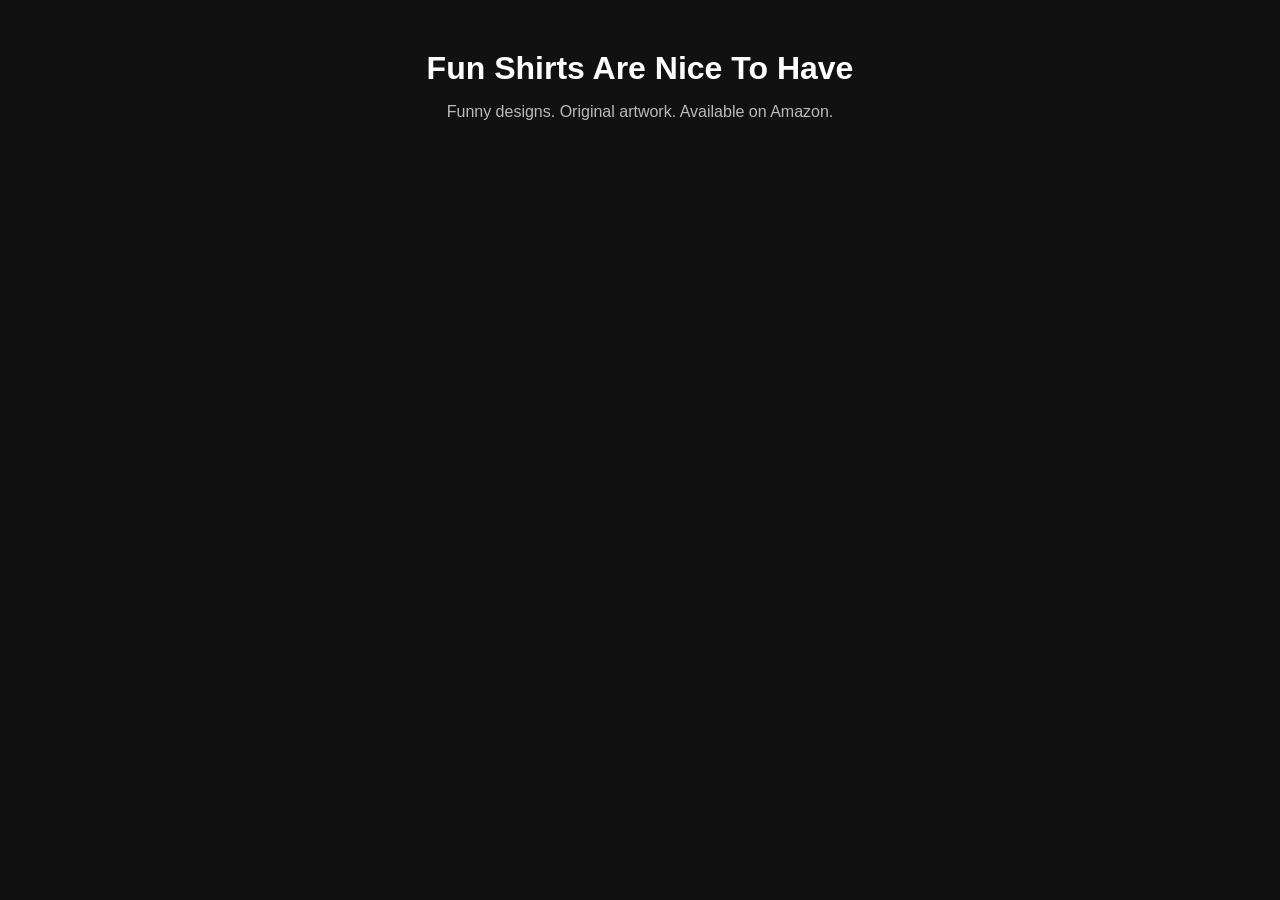
==== index.html @ dd80a409 "index.html" ====
<!DOCTYPE html>
<html lang="de">
<head>
  <meta charset="UTF-8">
  <meta name="viewport" content="width=device-width, initial-scale=1.0">
  <title>Fun Shirts Are Nice To Have</title>
  <link rel="stylesheet" href="style.css">
</head>
<body>

<header>
  <h1>Fun Shirts Are Nice To Have</h1>
  <p>Funny designs. Original artwork. Available on Amazon.</p>
</header>

<main id="designGrid">
</main>
<script src="scripts.js"></script>
</body>
</html>
---- style.css ----
body {
  margin: 0;
  font-family: Arial, sans-serif;
  background: #111;
  color: white;
}

header {
  text-align: center;
  padding: 50px 20px 30px;
}

header h1 {
  margin: 0;
  font-size: 2rem;
}

header p {
  color: #bbb;
}

.grid {
  display: grid;
  grid-template-columns: repeat(auto-fit, minmax(220px, 1fr));
  gap: 20px;
  padding: 20px;
  max-width: 1000px;
  margin: auto;
}

.card {
  background: #1d1d1d;
  border-radius: 18px;
  padding: 18px;
  text-align: center;
  border: 1px solid #333;
}

.card img {
  width: 100%;
  max-height: 280px;
  object-fit: contain;
  background: #2a2a2a;
  border-radius: 14px;
  padding: 10px;
}

.card h2 {
  margin: 15px 0 8px;
}

.card p {
  color: #bbb;
}

.button {
  display: inline-block;
  margin-top: 10px;
  padding: 12px 20px;
  border-radius: 999px;
  background: white;
  color: #111;
  text-decoration: none;
  font-weight: bold;
}

.collection-section {
  width: 100%;
  max-width: 1100px;
  margin: 40px auto;
  padding: 0 20px;
}

.collection-heading {
  font-size: 1.6rem;
  margin: 20px 0;
  padding-bottom: 10px;
  border-bottom: 1px solid #333;
}

.collection-grid {
  display: grid;
  grid-template-columns: repeat(auto-fit, minmax(220px, 1fr));
  gap: 20px;
}
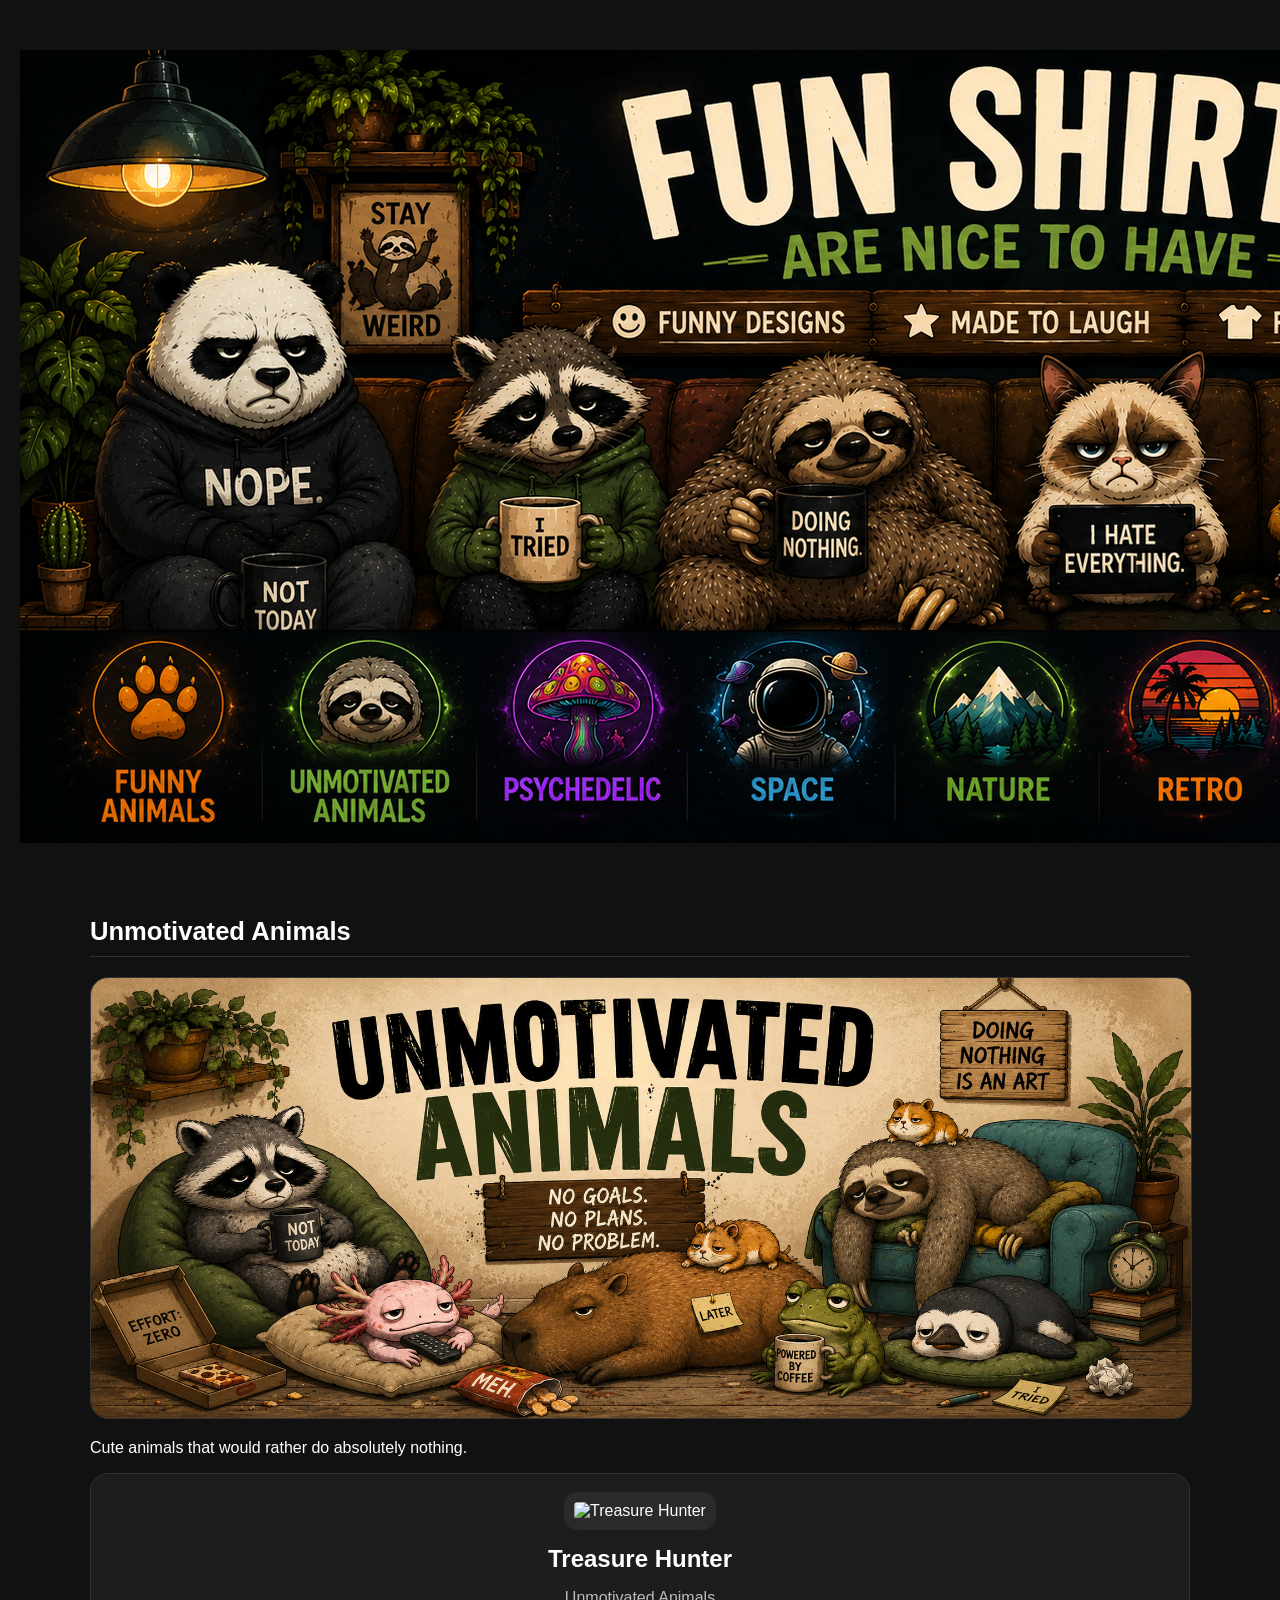
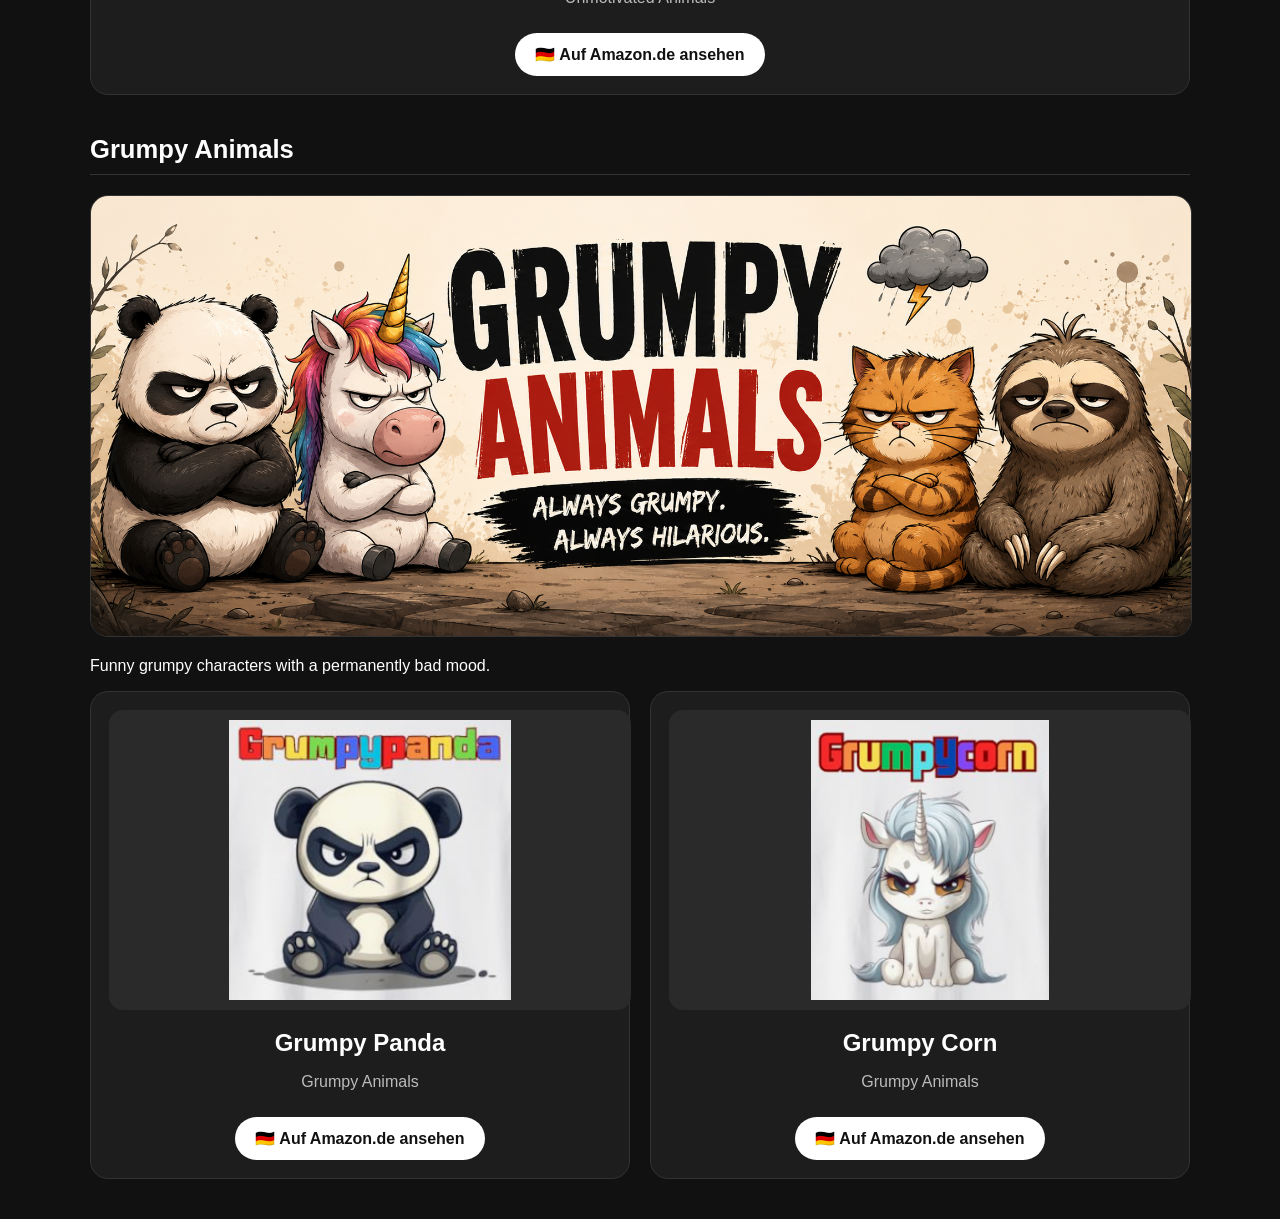
==== commit 21a549b0: "index.html" ====
--- a/index.html
+++ b/index.html
@@ -8,9 +8,11 @@
 </head>
 <body>
 
-<header>
-  <h1>Fun Shirts Are Nice To Have</h1>
-  <p>Funny designs. Original artwork. Available on Amazon.</p>
+<header class="site-header">
+  <img
+    src="images/header-banner.png"
+    alt="Fun Shirts Are Nice To Have"
+    class="header-banner">
 </header>
 
 <main id="designGrid">
--- a/style.css
+++ b/style.css
@@ -83,3 +83,12 @@
   grid-template-columns: repeat(auto-fit, minmax(220px, 1fr));
   gap: 20px;
 }
+.collection-banner {
+    width: 100%;
+    height: auto;
+    object-fit: contain;
+    display: block;
+    border-radius: 18px;
+    margin: 15px 0 20px;
+    border: 1px solid #333;
+}
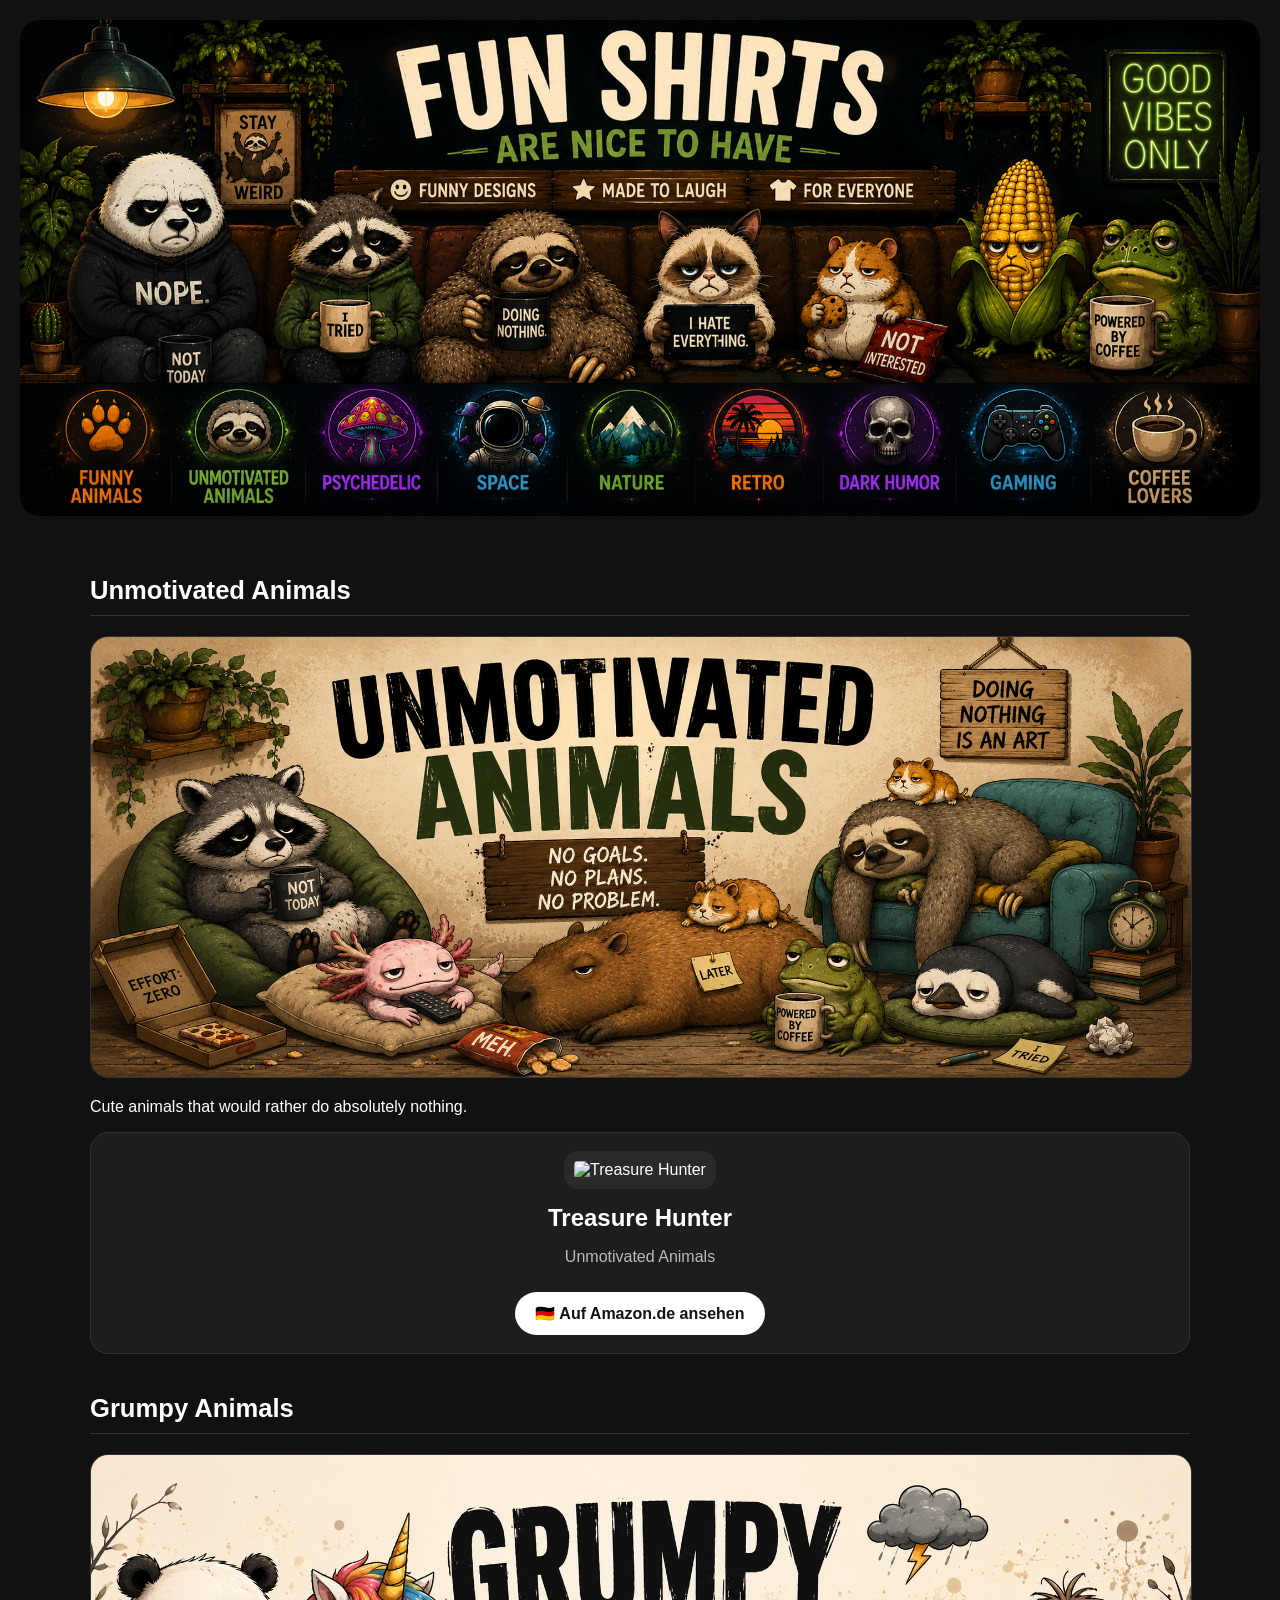
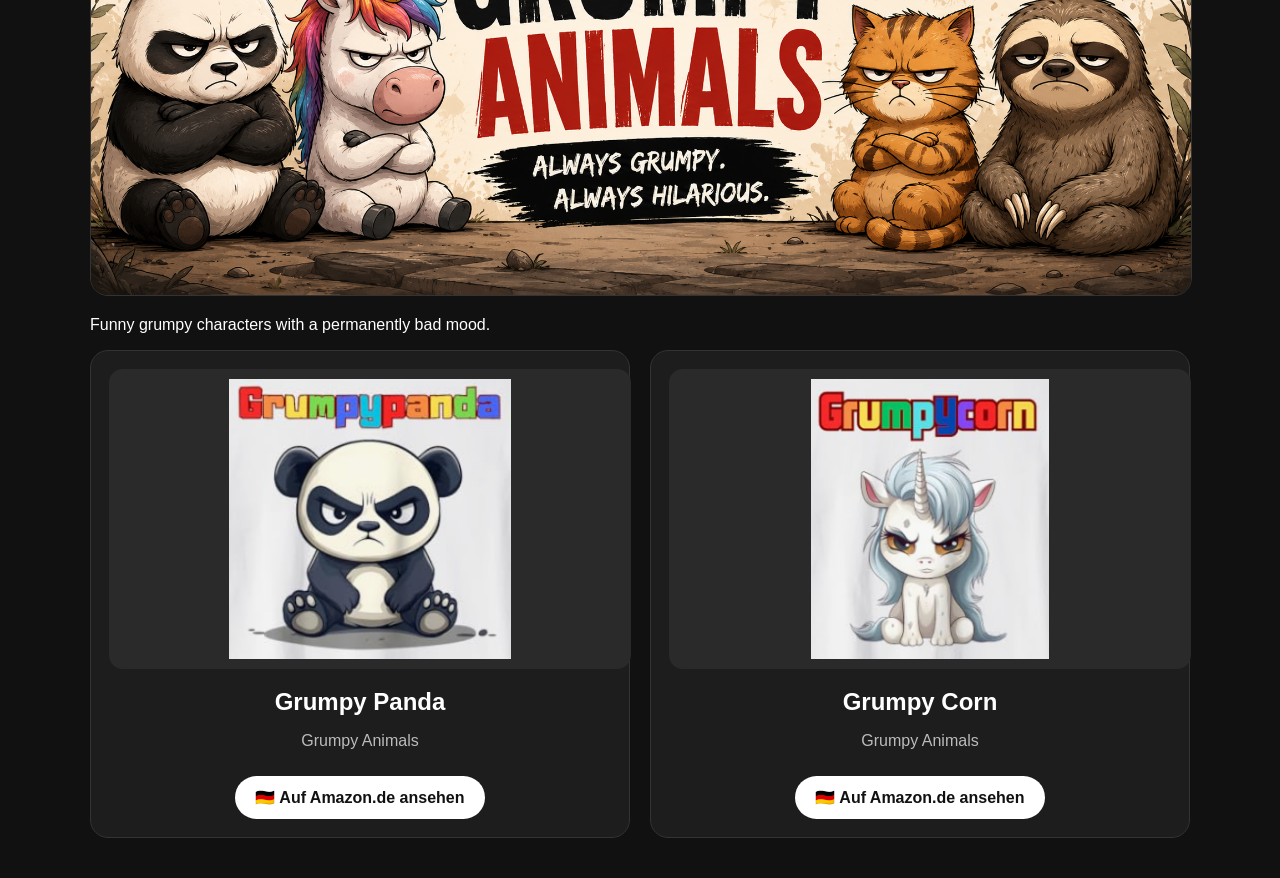
==== commit 40e9f961: "index.html" ====
--- a/index.html
+++ b/index.html
@@ -15,6 +15,8 @@
     class="header-banner">
 </header>
 
+<nav id="collectionNav"></nav>
+  
 <main id="designGrid">
 </main>
 <script src="scripts.js"></script>
--- a/style.css
+++ b/style.css
@@ -92,3 +92,15 @@
     margin: 15px 0 20px;
     border: 1px solid #333;
 }
+.site-header {
+    max-width: 1400px;
+    margin: 0 auto;
+    padding: 20px;
+}
+
+.header-banner {
+    width: 100%;
+    height: auto;
+    display: block;
+    border-radius: 20px;
+}
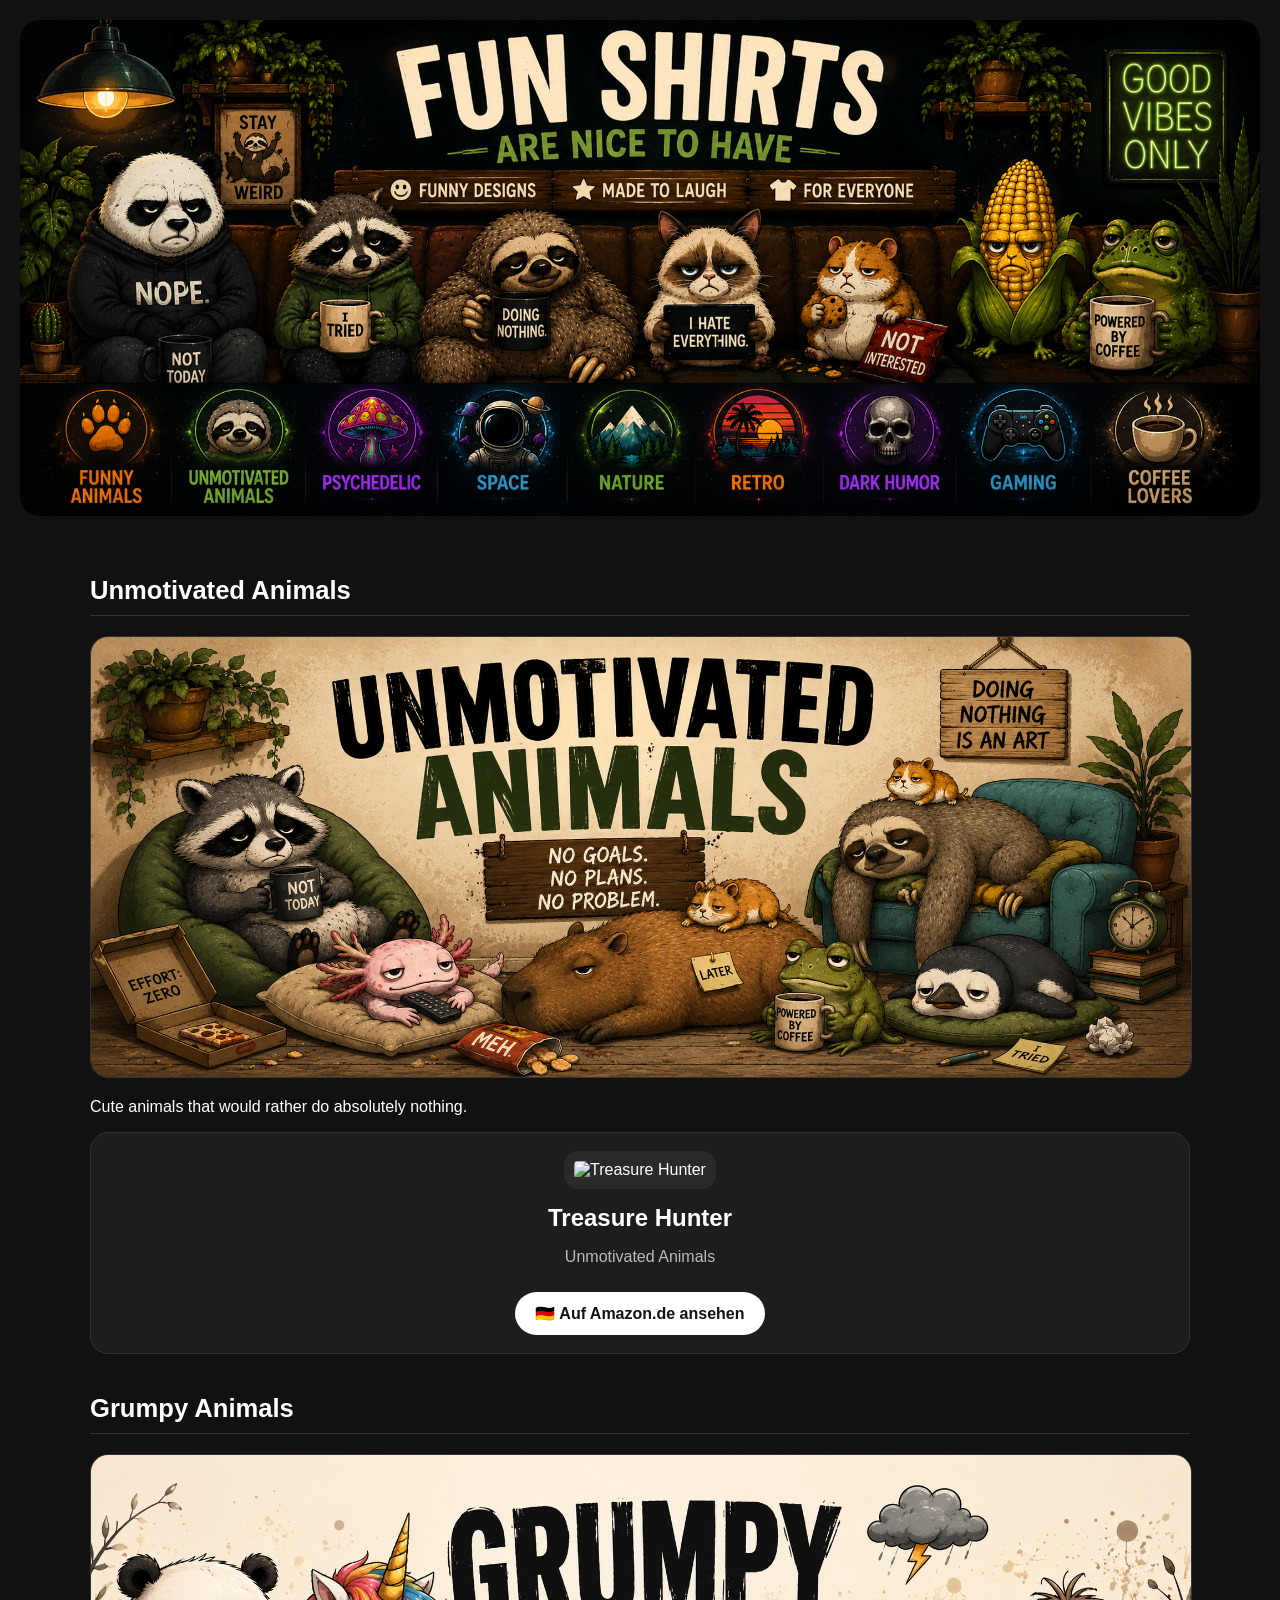
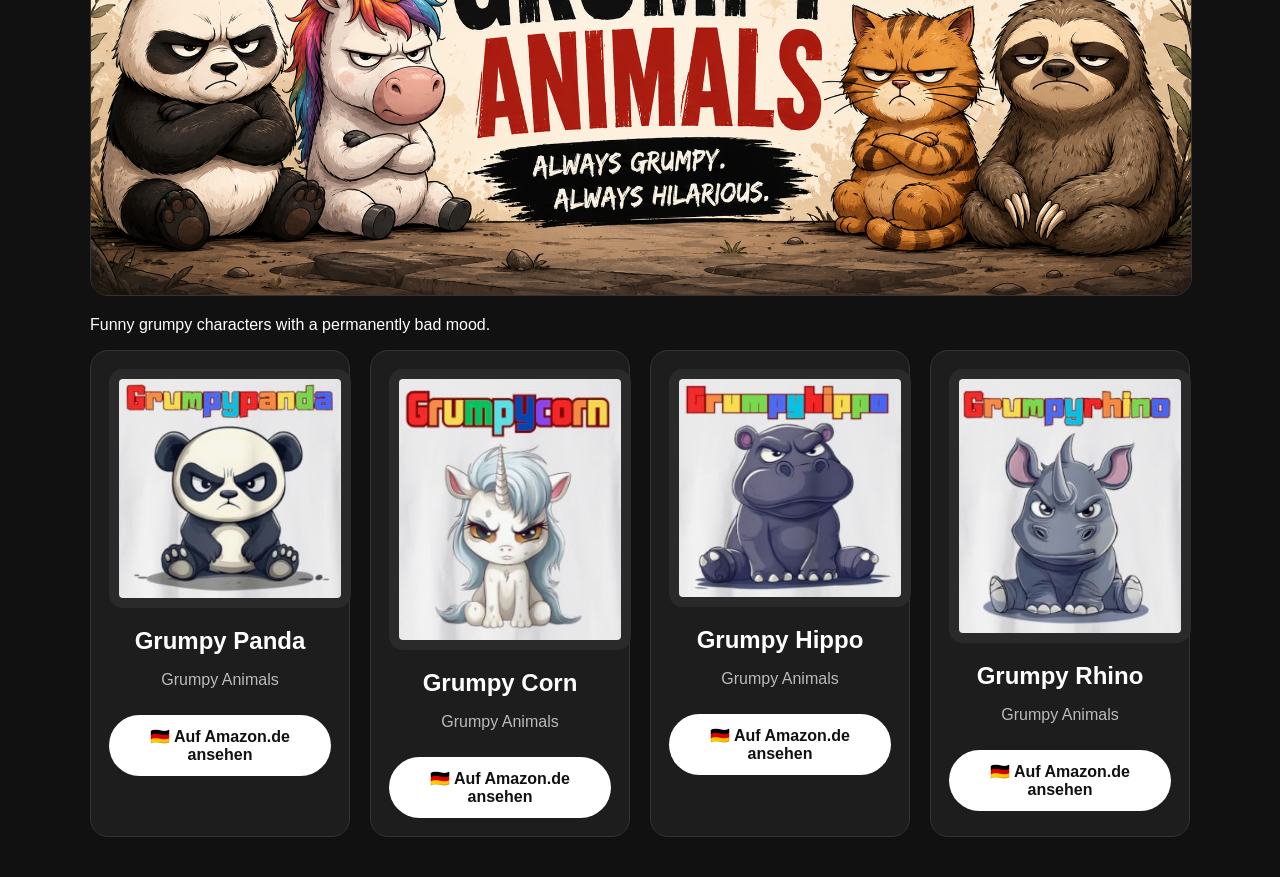
==== commit cb9e659b: "Update index.html" ====
--- a/index.html
+++ b/index.html
@@ -14,7 +14,7 @@
     alt="Fun Shirts Are Nice To Have"
     class="header-banner">
 </header>
-
+<nav id="collectionNav" class="collection-nav"></nav>
 <nav id="collectionNav"></nav>
   
 <main id="designGrid">
--- a/style.css
+++ b/style.css
@@ -34,6 +34,11 @@
   padding: 18px;
   text-align: center;
   border: 1px solid #333;
+  transition: transform 0.25s ease, box-shadow 0.25s ease;
+}
+.card:hover {
+  transform: translateY(-6px);
+  box-shadow: 0 10px 30px rgba(0,0,0,0.35);
 }
 
 .card img {
@@ -104,3 +109,45 @@
     display: block;
     border-radius: 20px;
 }
+@media (max-width: 600px) {
+  .site-header {
+    padding: 10px;
+  }
+
+  .header-banner {
+    border-radius: 12px;
+  }
+
+  .collection-section {
+    margin: 28px auto;
+    padding: 0 12px;
+  }
+
+  .collection-heading {
+    font-size: 1.3rem;
+  }
+
+  .collection-grid {
+    grid-template-columns: repeat(2, 1fr);
+    gap: 12px;
+  }
+
+  .card {
+    padding: 12px;
+    border-radius: 14px;
+  }
+
+  .card img {
+    max-height: 180px;
+    padding: 8px;
+  }
+
+  .card h2 {
+    font-size: 1rem;
+  }
+
+  .button {
+    padding: 10px 12px;
+    font-size: 0.85rem;
+  }
+}
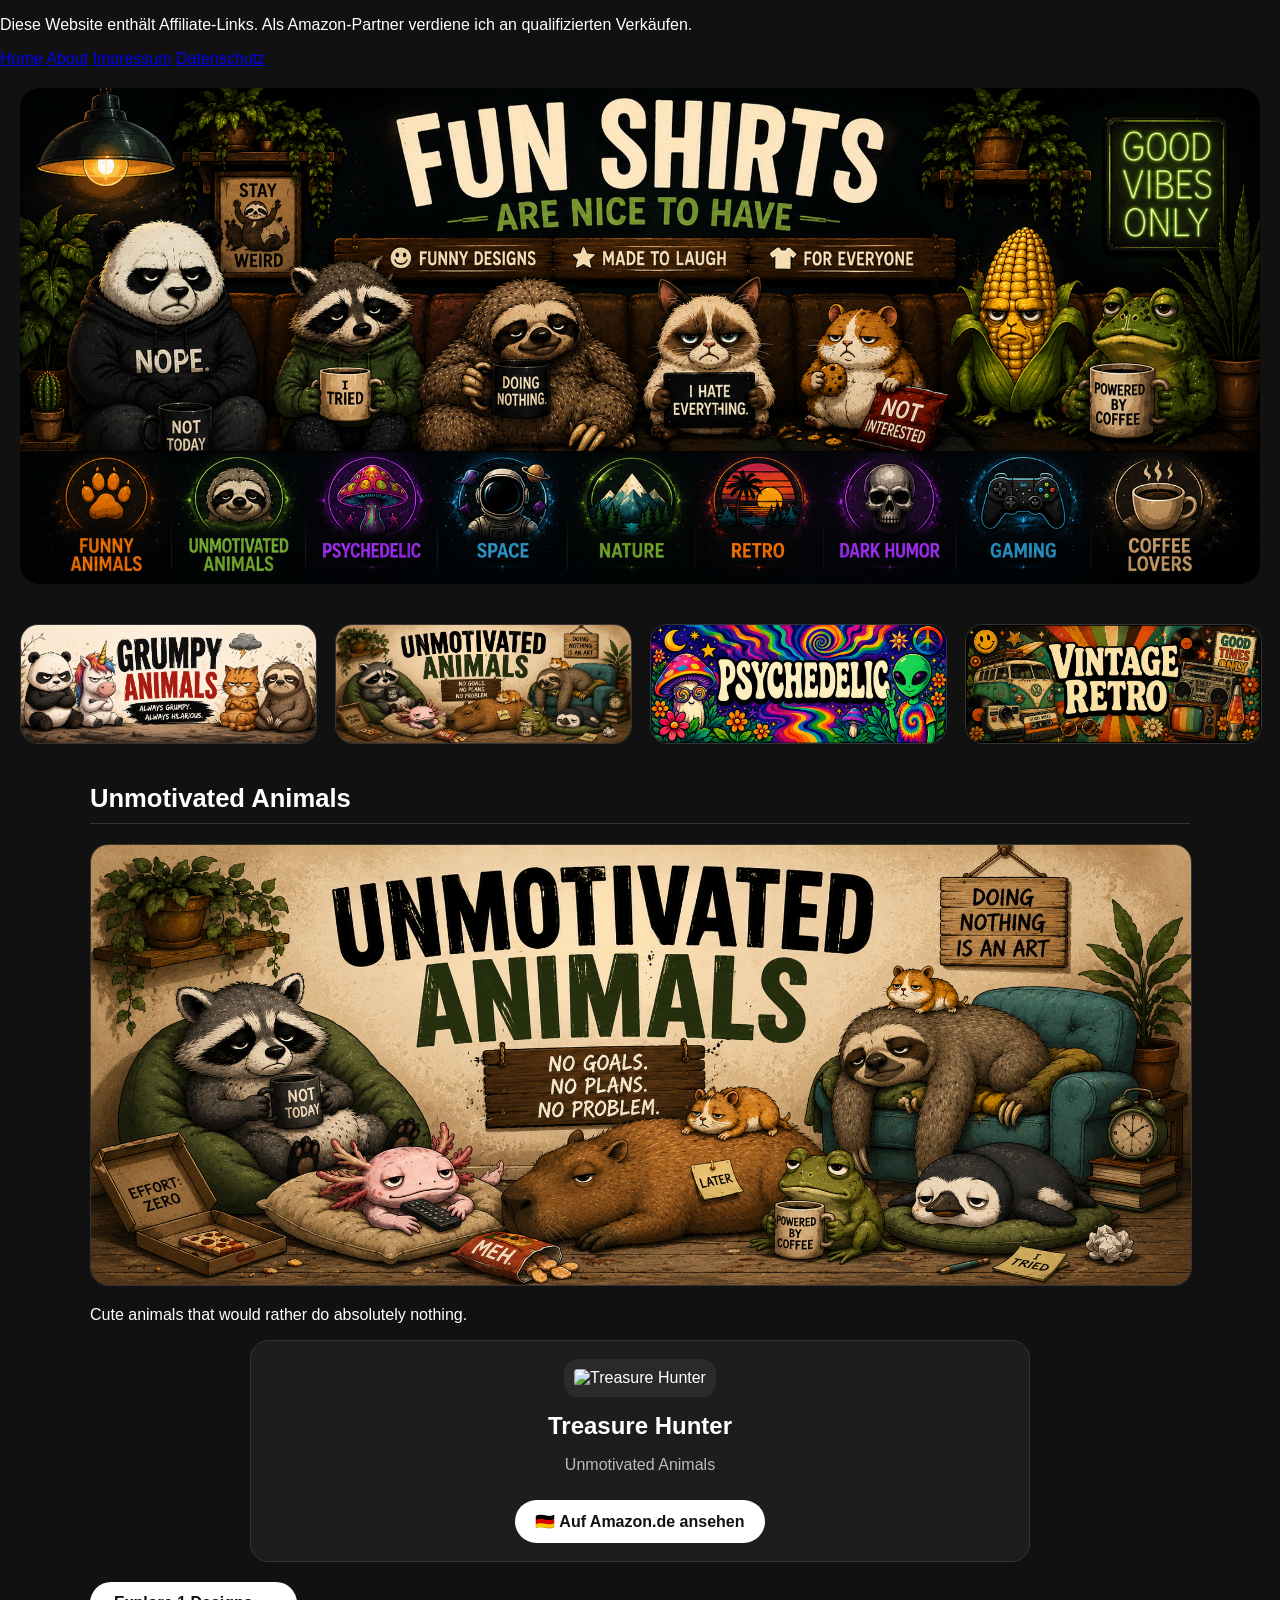
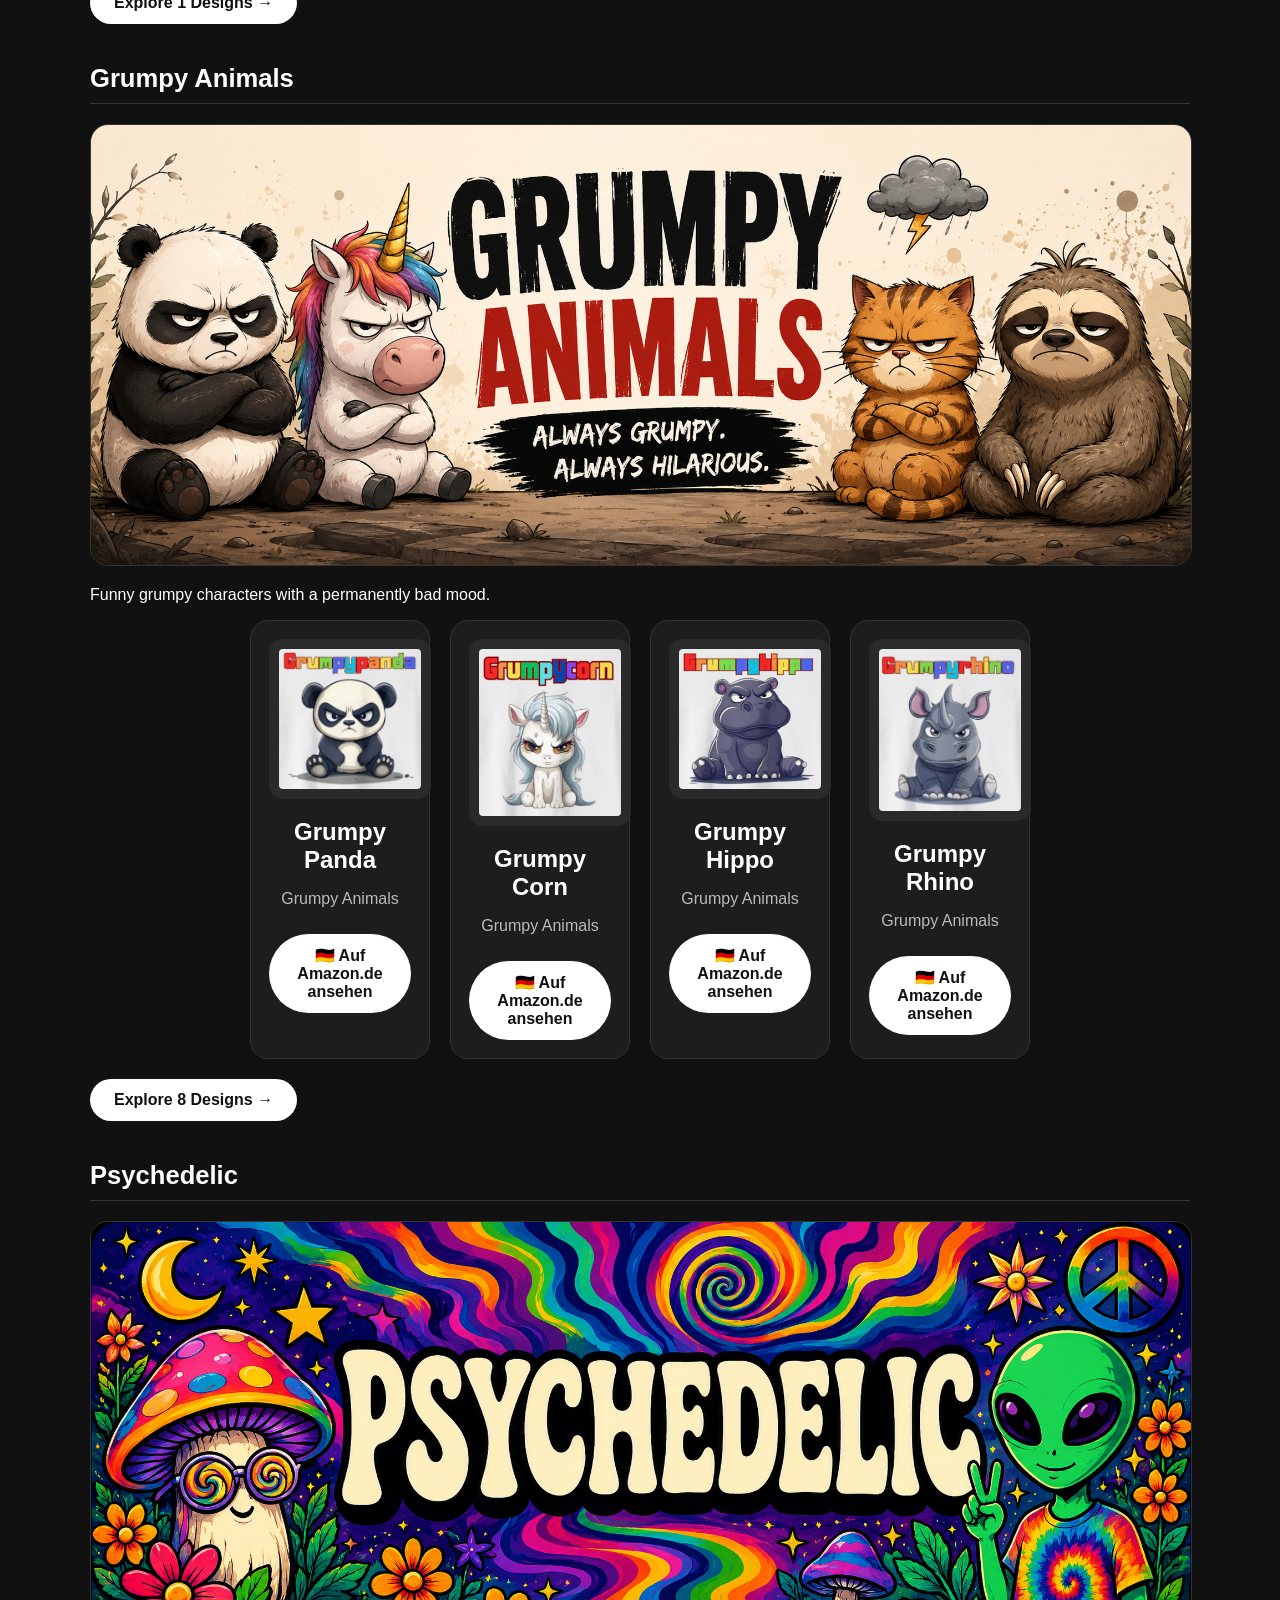
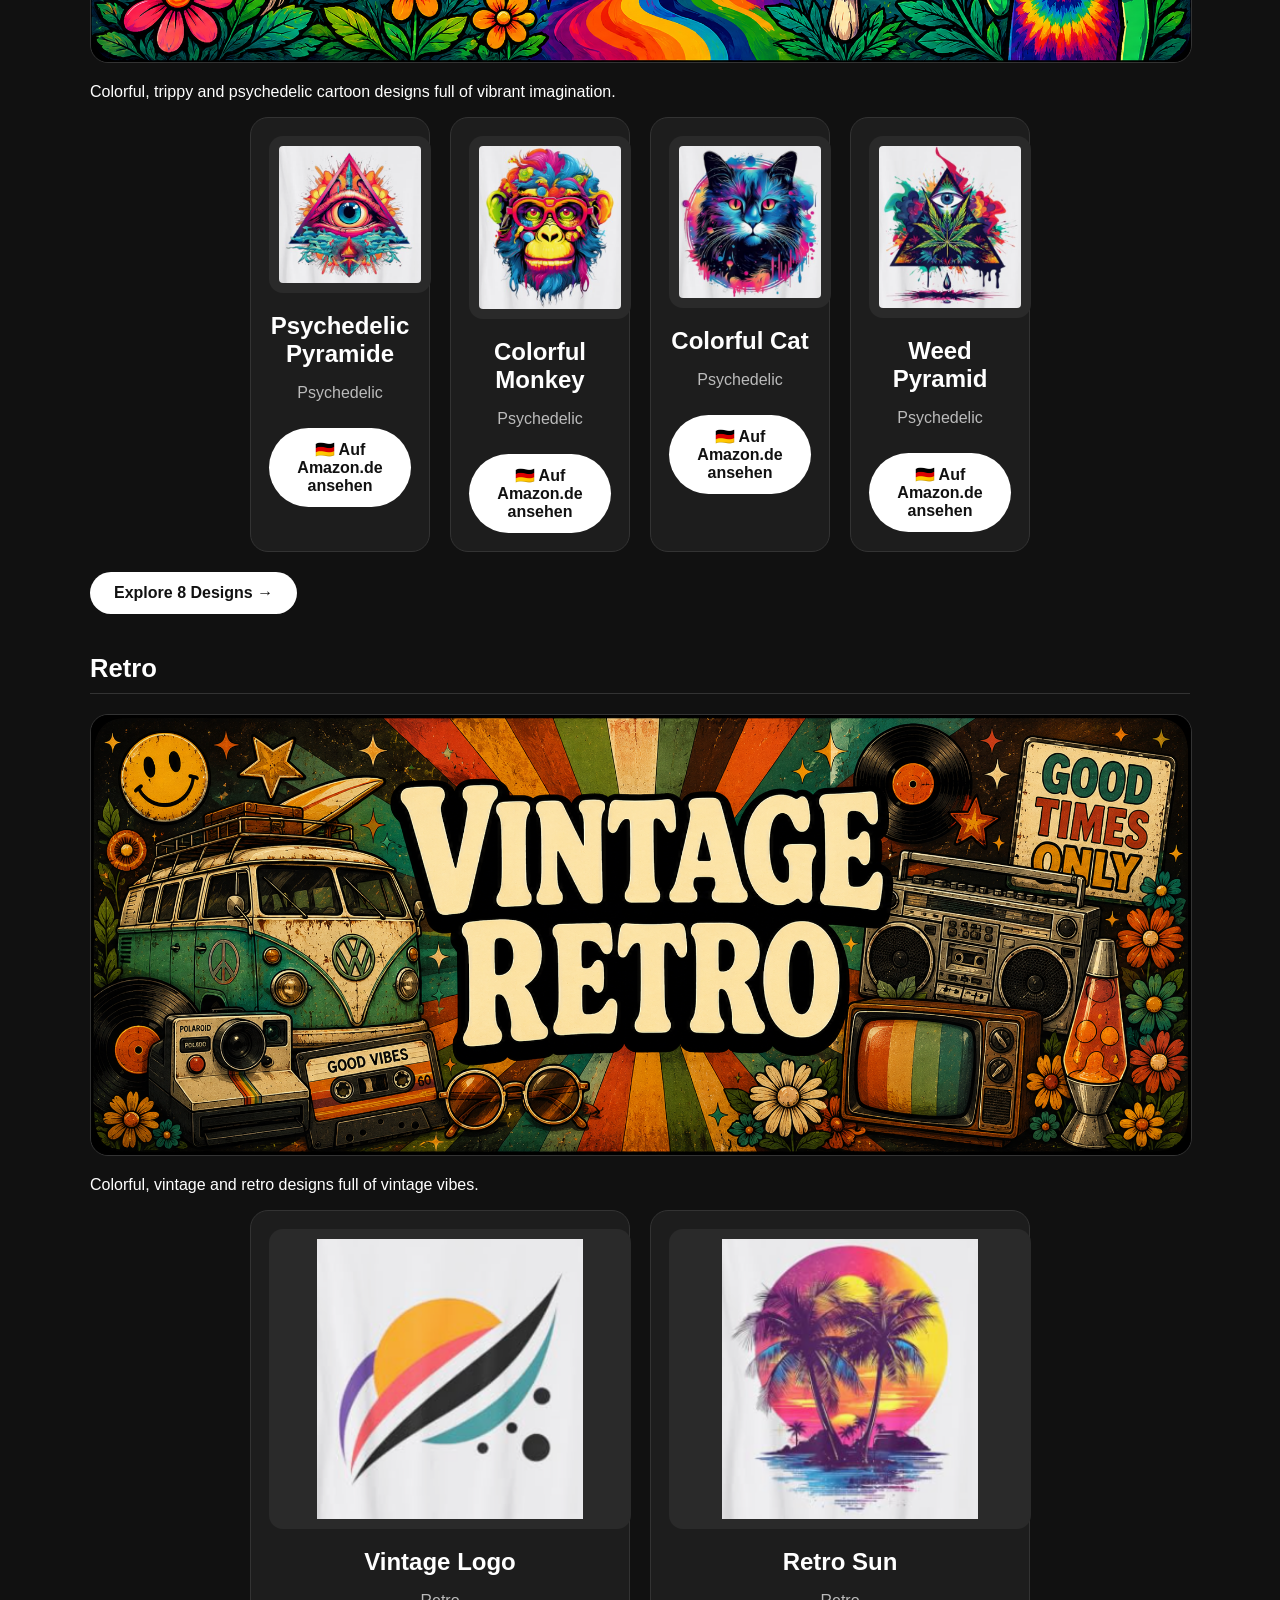
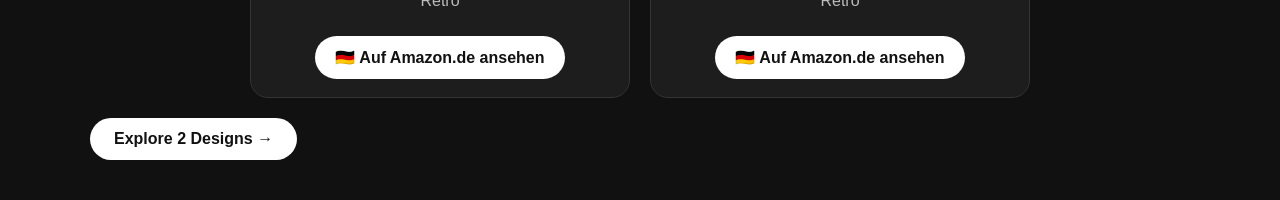
==== commit f77bf943: "Update index.html" ====
--- a/index.html
+++ b/index.html
@@ -6,6 +6,20 @@
   <title>Fun Shirts Are Nice To Have</title>
   <link rel="stylesheet" href="style.css">
 </head>
+
+  <footer class="site-footer">
+  <p>
+    Diese Website enthält Affiliate-Links. Als Amazon-Partner verdiene ich an qualifizierten Verkäufen.
+  </p>
+
+  <nav>
+    <a href="index.html">Home</a>
+    <a href="about.html">About</a>
+    <a href="impressum.html">Impressum</a>
+    <a href="datenschutz.html">Datenschutz</a>
+  </nav>
+</footer>
+  
 <body>
 
 <header class="site-header">
--- a/style.css
+++ b/style.css
@@ -36,6 +36,7 @@
   border: 1px solid #333;
   transition: transform 0.25s ease, box-shadow 0.25s ease;
 }
+
 .card:hover {
   transform: translateY(-6px);
   box-shadow: 0 10px 30px rgba(0,0,0,0.35);
@@ -85,36 +86,103 @@
 
 .collection-grid {
   display: grid;
+  gap: 20px;
+  grid-template-columns: repeat(auto-fit, minmax(180px, 1fr));
+  max-width: calc(4 * 180px + 3 * 20px);
+  margin: 0 auto;
+}
+
+.collection-banner {
+  width: 100%;
+  height: auto;
+  object-fit: contain;
+  display: block;
+  border-radius: 18px;
+  margin: 15px 0 20px;
+  border: 1px solid #333;
+}
+
+.site-header {
+  max-width: 1400px;
+  margin: 0 auto;
+  padding: 20px;
+}
+
+.header-banner {
+  width: 100%;
+  height: auto;
+  display: block;
+  border-radius: 20px;
+}
+
+.collection-nav {
+  max-width: 1400px;
+  margin: 20px auto 40px;
+  padding: 0 20px;
+  display: grid;
   grid-template-columns: repeat(auto-fit, minmax(220px, 1fr));
   gap: 20px;
 }
-.collection-banner {
-    width: 100%;
-    height: auto;
-    object-fit: contain;
-    display: block;
-    border-radius: 18px;
-    margin: 15px 0 20px;
-    border: 1px solid #333;
-}
-.site-header {
-    max-width: 1400px;
-    margin: 0 auto;
-    padding: 20px;
-}
-
-.header-banner {
-    width: 100%;
-    height: auto;
-    display: block;
-    border-radius: 20px;
-}
+
+.collection-nav a {
+  text-decoration: none;
+}
+
+.collection-nav-banner {
+  width: 100%;
+  height: auto;
+  display: block;
+  border-radius: 18px;
+  border: 1px solid #333;
+  transition: transform .25s ease, box-shadow .25s ease;
+}
+
+.collection-nav-banner:hover {
+  transform: translateY(-4px) scale(1.02);
+  box-shadow: 0 10px 25px rgba(0,0,0,.35);
+}
+
+.explore-button,
+.site-header a {
+  display: inline-block;
+  margin-top: 20px;
+  padding: 12px 24px;
+  background: #ffffff;
+  color: #111;
+  text-decoration: none;
+  font-weight: bold;
+  border-radius: 999px;
+  transition: all .25s ease;
+}
+
+.explore-button:hover,
+.site-header a:hover {
+  background: #f0f0f0;
+  transform: translateY(-2px);
+}
+
 @media (max-width: 600px) {
   .site-header {
     padding: 10px;
   }
 
+  .site-header a {
+    margin-top: 0;
+  }
+
   .header-banner {
+    border-radius: 12px;
+  }
+
+  .collection-nav {
+    grid-template-columns: repeat(3, 1fr);
+    gap: 10px;
+    padding: 0 10px;
+    margin: 12px auto 28px;
+  }
+
+  .collection-nav-banner {
+    width: 100%;
     border-radius: 12px;
   }
 
@@ -128,7 +196,6 @@
   }
 
   .collection-grid {
-    grid-template-columns: repeat(2, 1fr);
     gap: 12px;
   }
 
@@ -151,3 +218,9 @@
     font-size: 0.85rem;
   }
 }
+
+@media (max-width: 420px) {
+  .collection-nav {
+    grid-template-columns: repeat(2, 1fr);
+  }
+}
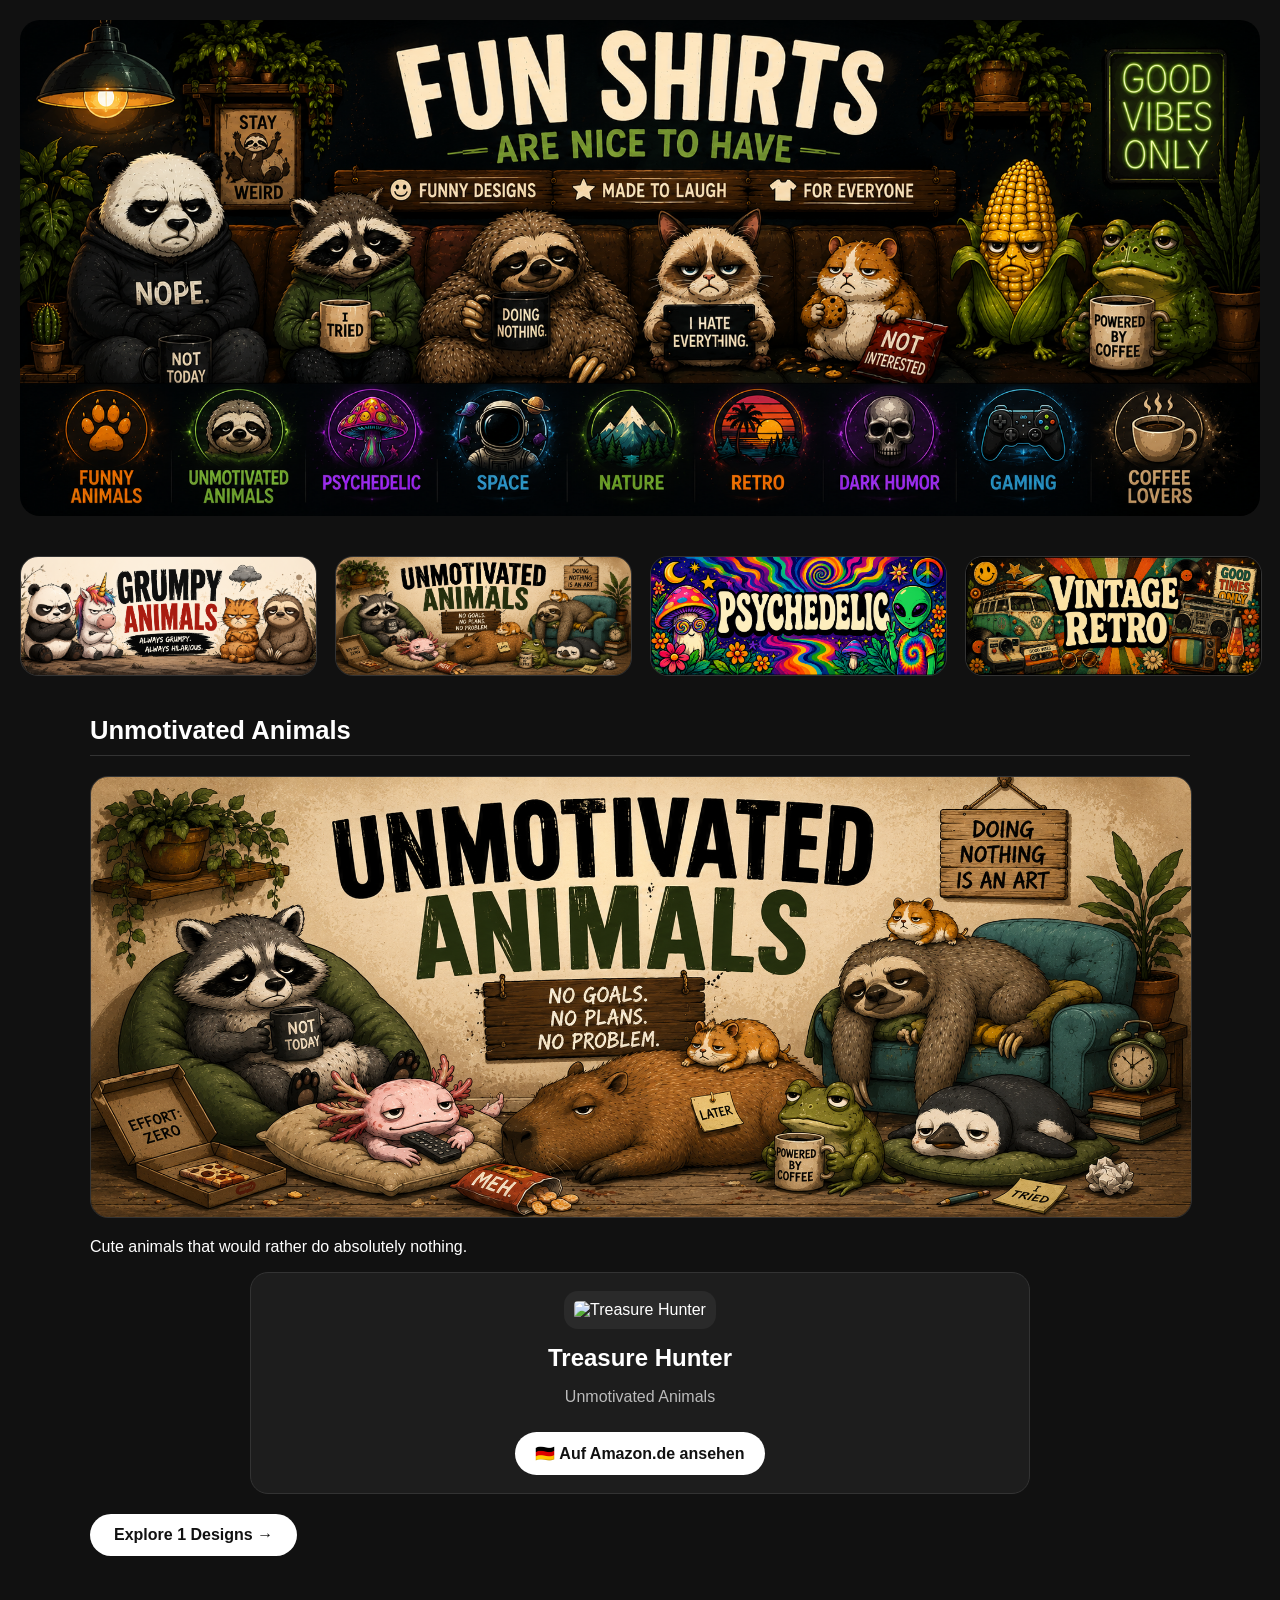
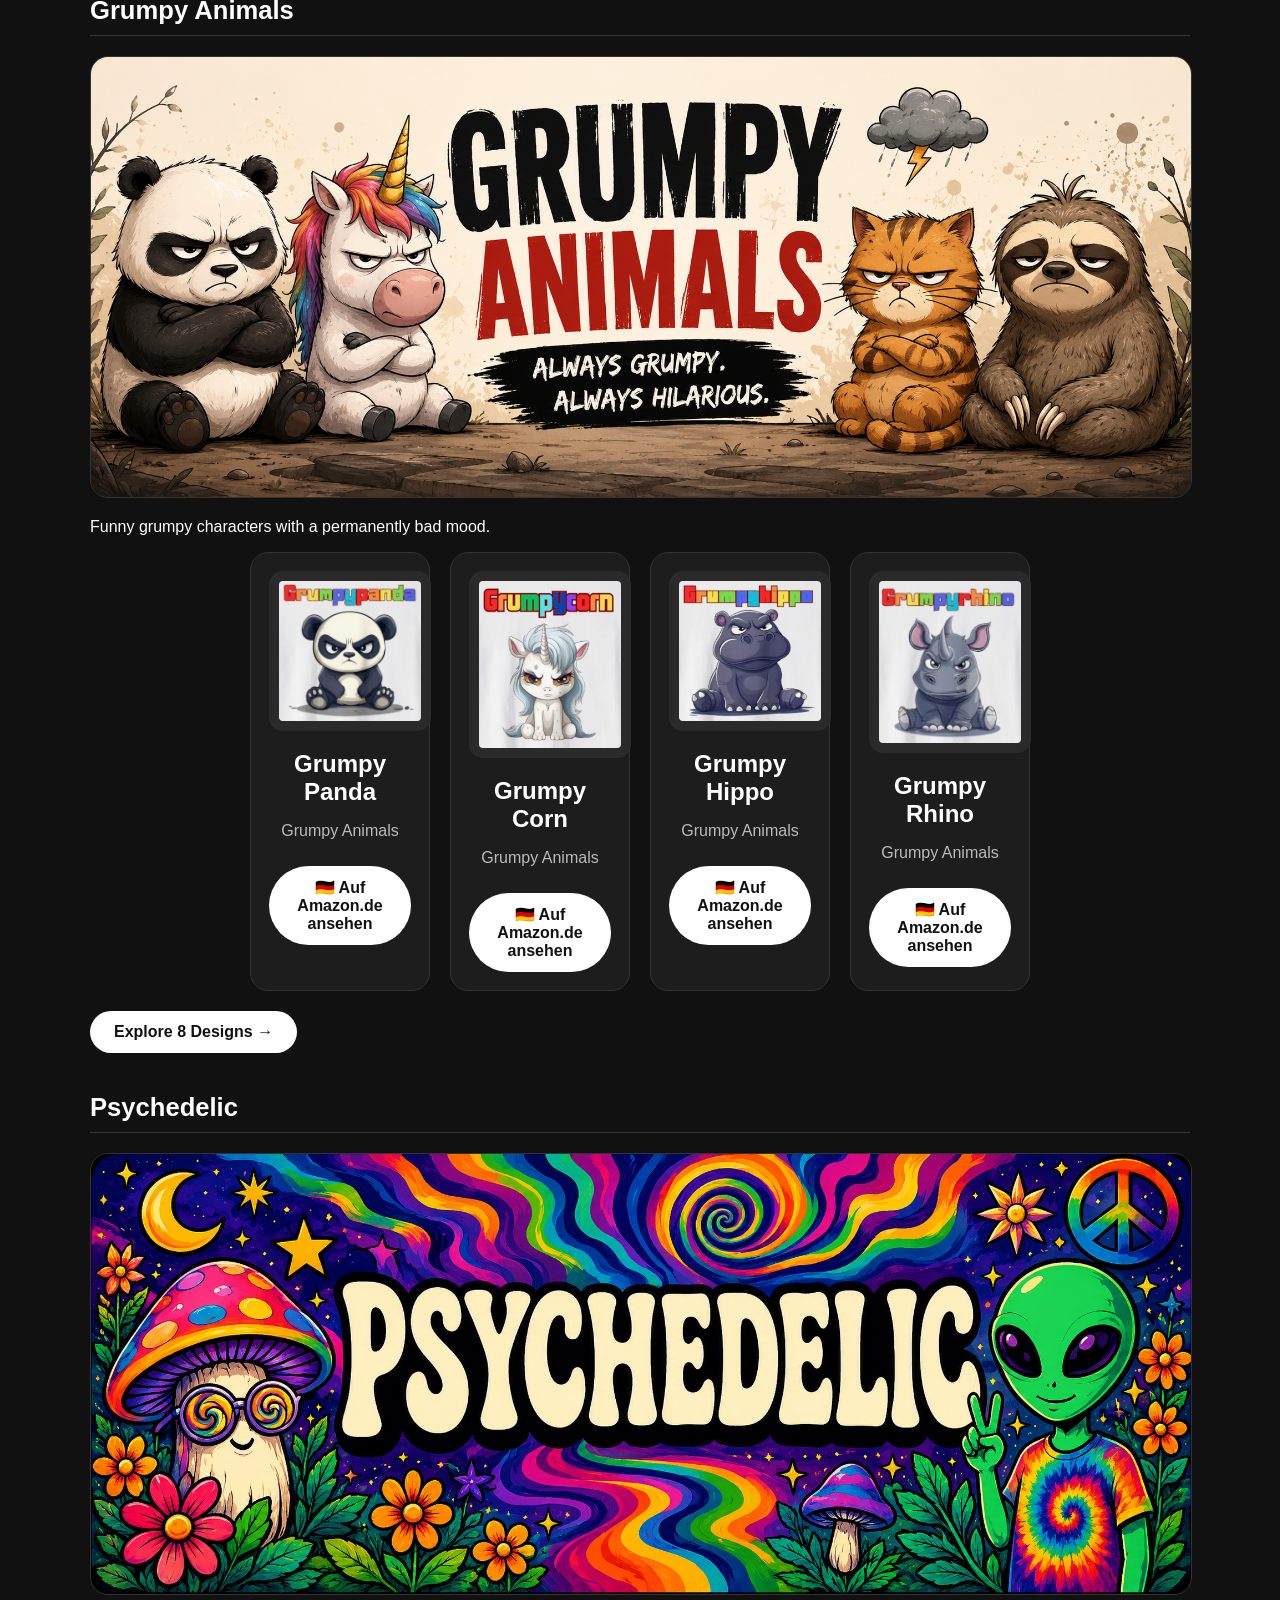
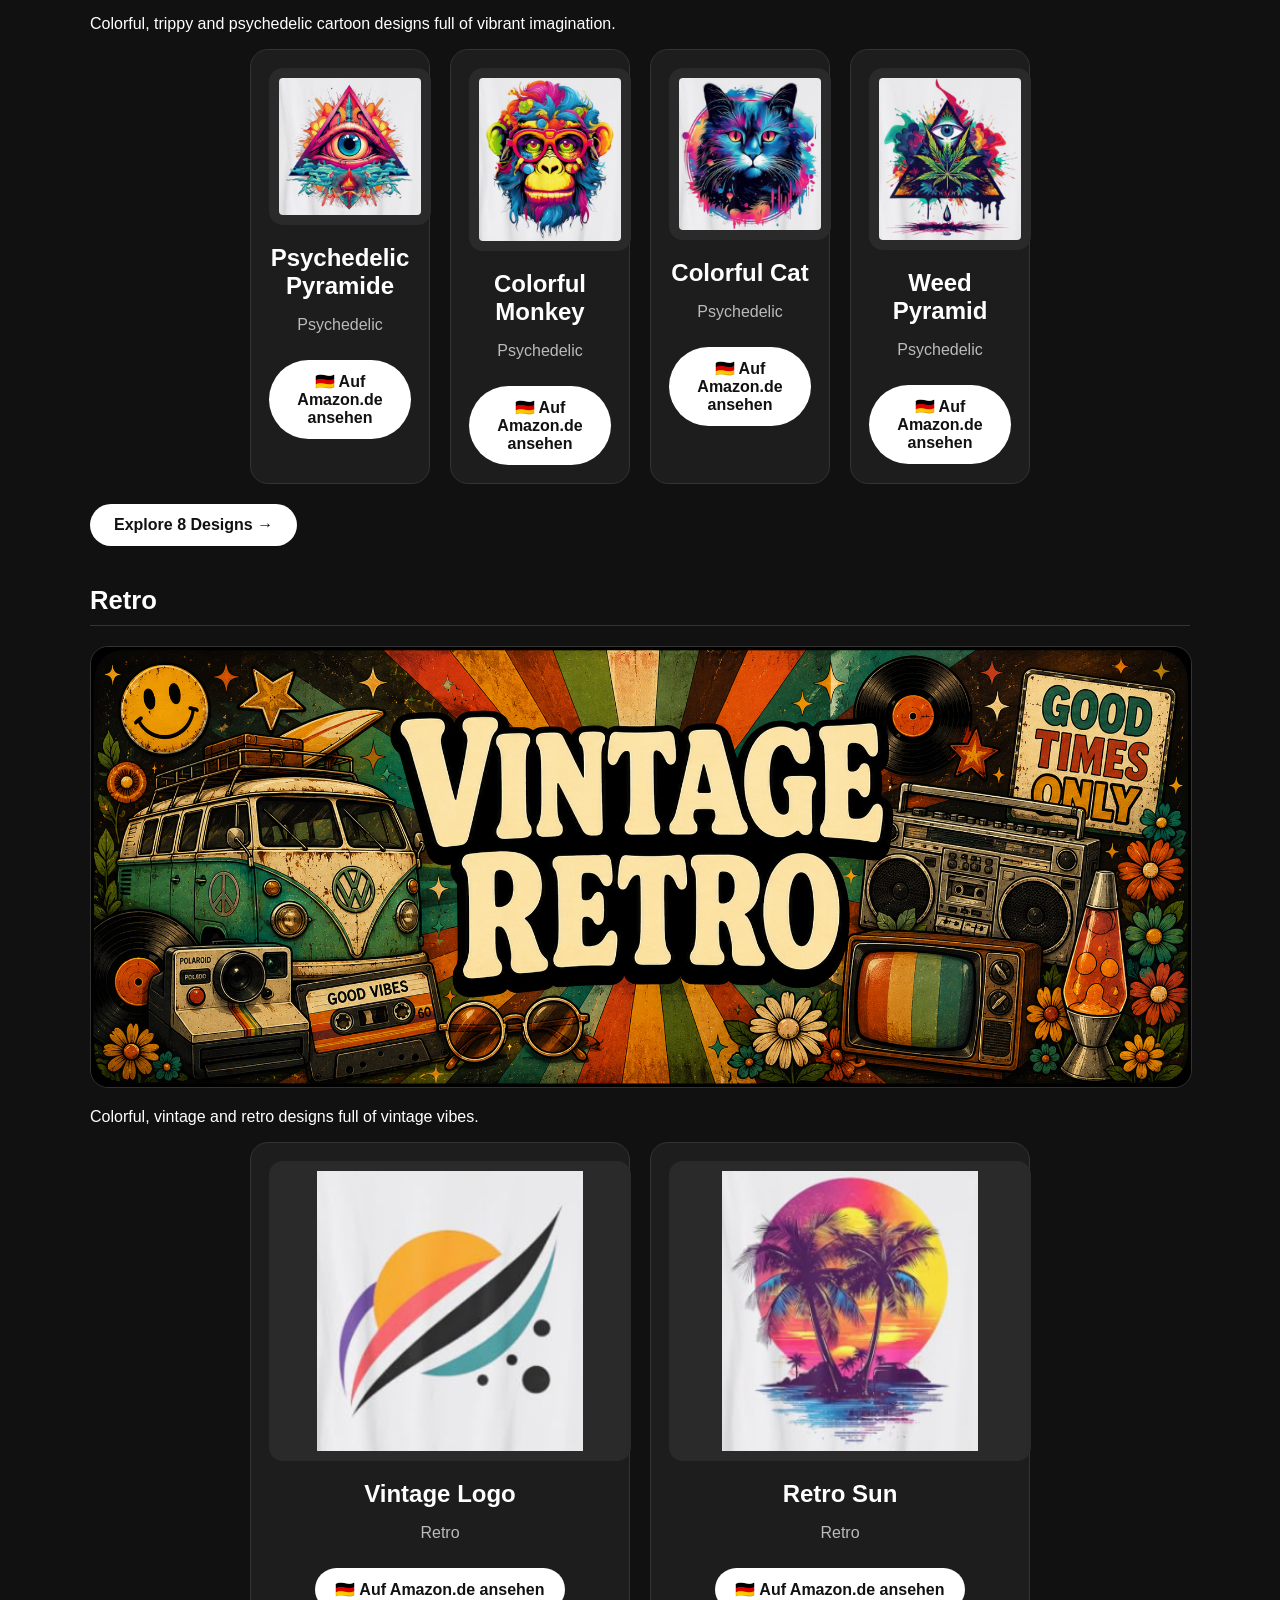
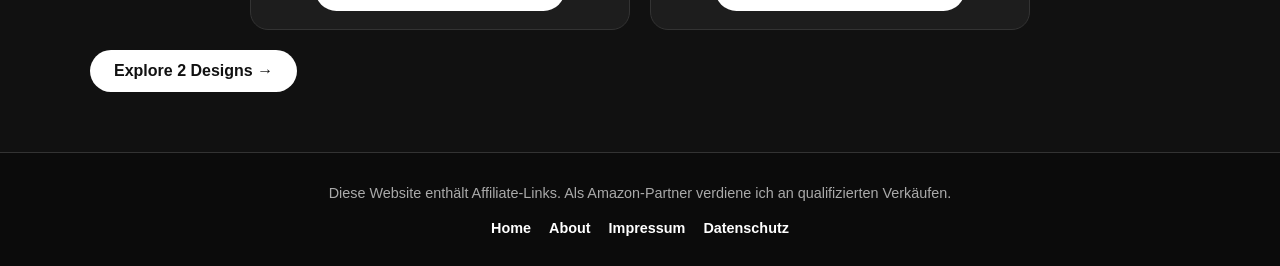
==== commit 2fa8a9ea: "Update index.html" ====
--- a/index.html
+++ b/index.html
@@ -7,18 +7,7 @@
   <link rel="stylesheet" href="style.css">
 </head>
 
-  <footer class="site-footer">
-  <p>
-    Diese Website enthält Affiliate-Links. Als Amazon-Partner verdiene ich an qualifizierten Verkäufen.
-  </p>
 
-  <nav>
-    <a href="index.html">Home</a>
-    <a href="about.html">About</a>
-    <a href="impressum.html">Impressum</a>
-    <a href="datenschutz.html">Datenschutz</a>
-  </nav>
-</footer>
   
 <body>
 
@@ -35,4 +24,16 @@
 </main>
 <script src="scripts.js"></script>
 </body>
+    <footer class="site-footer">
+  <p>
+    Diese Website enthält Affiliate-Links. Als Amazon-Partner verdiene ich an qualifizierten Verkäufen.
+  </p>
+
+  <nav>
+    <a href="index.html">Home</a>
+    <a href="about.html">About</a>
+    <a href="impressum.html">Impressum</a>
+    <a href="datenschutz.html">Datenschutz</a>
+  </nav>
+</footer>
 </html>
--- a/style.css
+++ b/style.css
@@ -224,3 +224,45 @@
     grid-template-columns: repeat(2, 1fr);
   }
 }
+.site-footer {
+  margin-top: 60px;
+  padding: 30px 20px;
+  text-align: center;
+  background: #0b0b0b;
+  border-top: 1px solid #333;
+  color: #aaa;
+  font-size: 0.9rem;
+}
+
+.site-footer p {
+  max-width: 800px;
+  margin: 0 auto 15px;
+  line-height: 1.5;
+}
+
+.site-footer nav {
+  display: flex;
+  justify-content: center;
+  gap: 18px;
+  flex-wrap: wrap;
+}
+
+.site-footer a {
+  color: #fff;
+  text-decoration: none;
+  font-weight: bold;
+}
+
+.site-footer a:hover {
+  text-decoration: underline;
+}
+.legal-page {
+  max-width: 900px;
+  margin: 60px auto;
+  padding: 0 20px;
+  line-height: 1.7;
+}
+
+.legal-page h1 {
+  margin-bottom: 25px;
+}
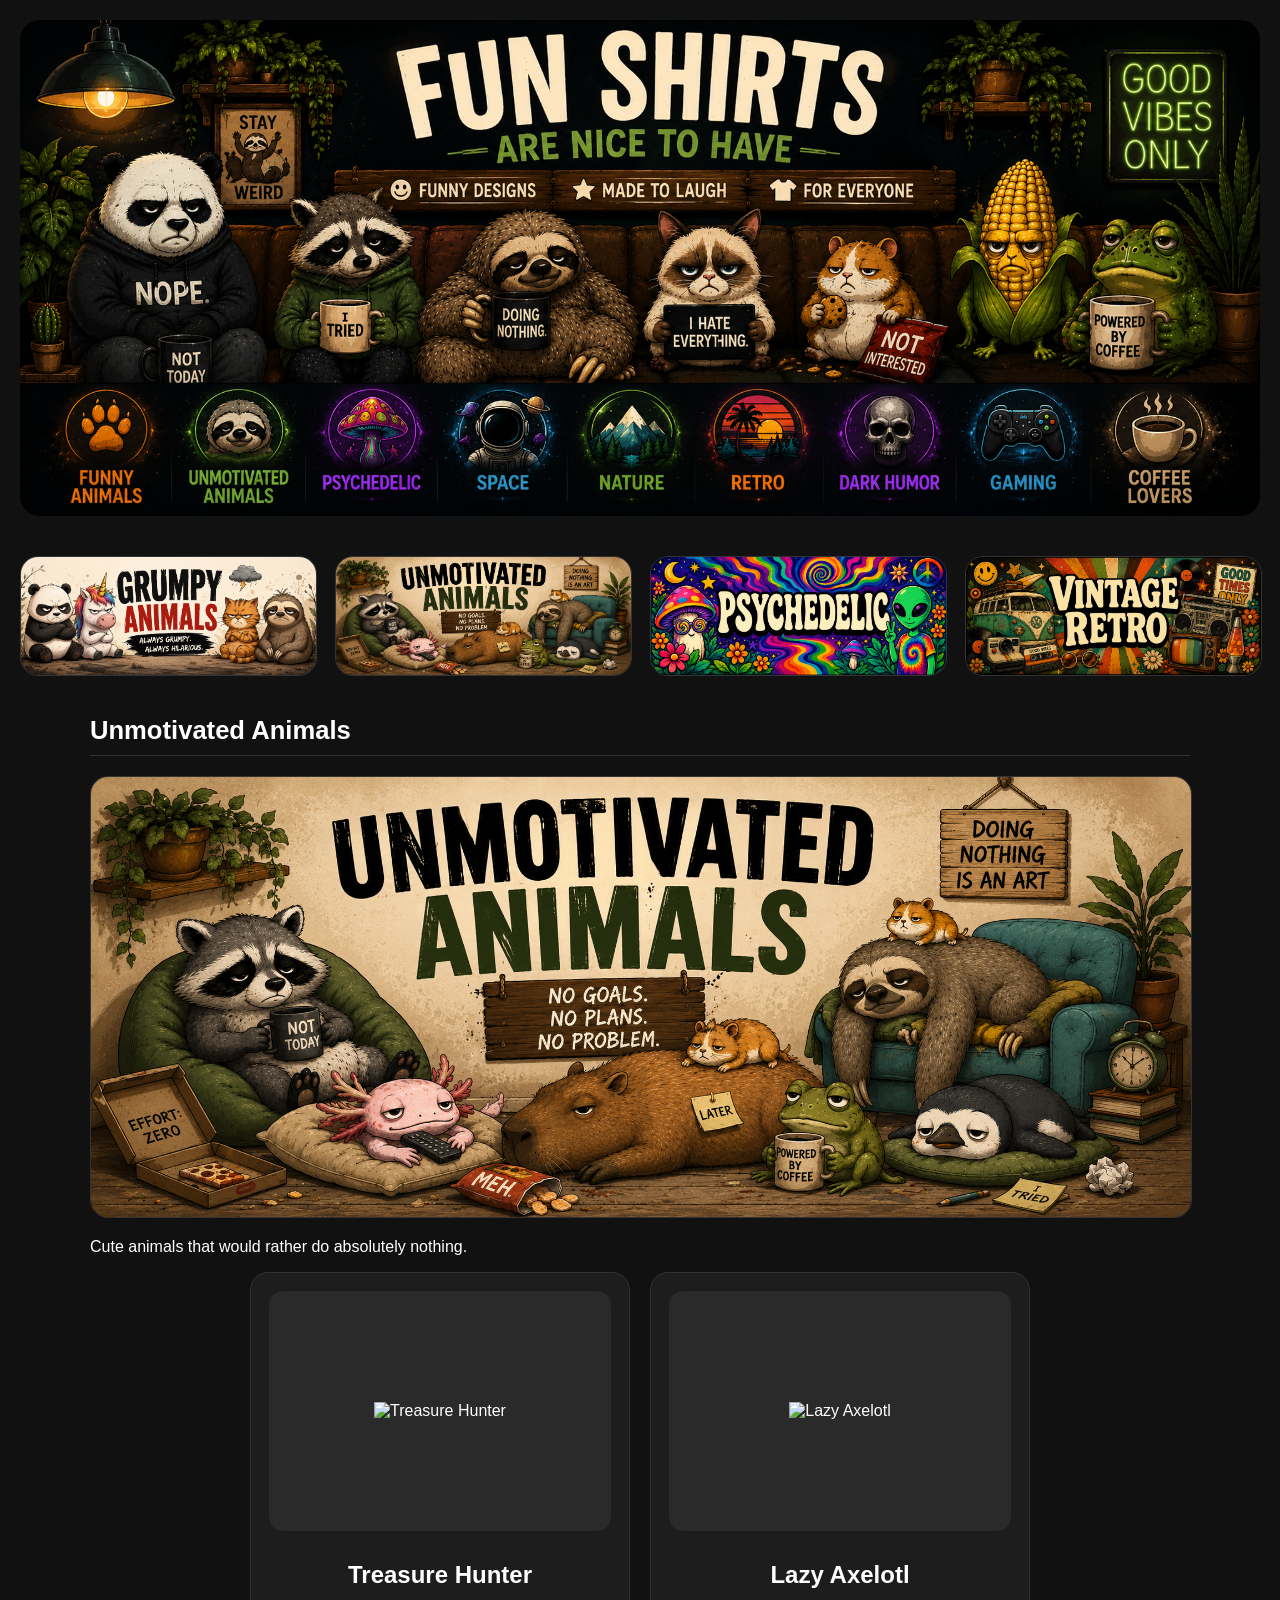
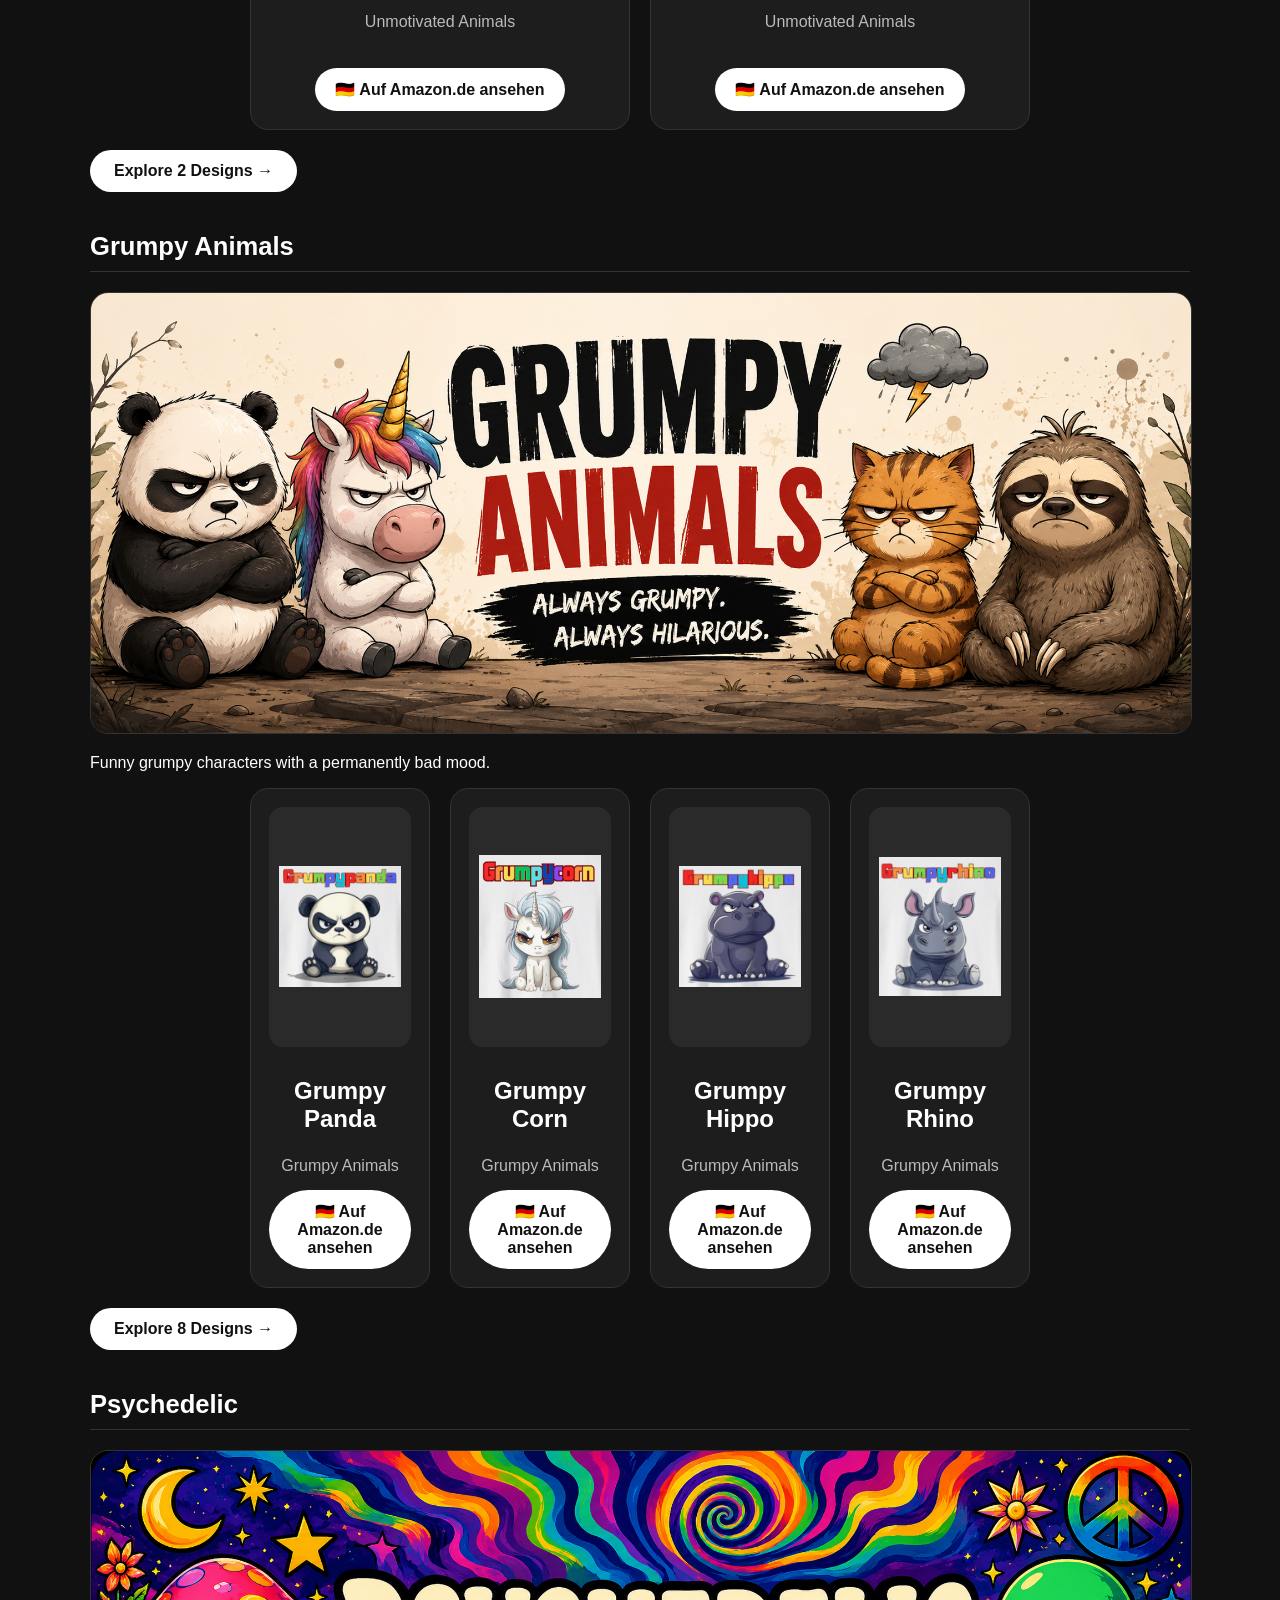
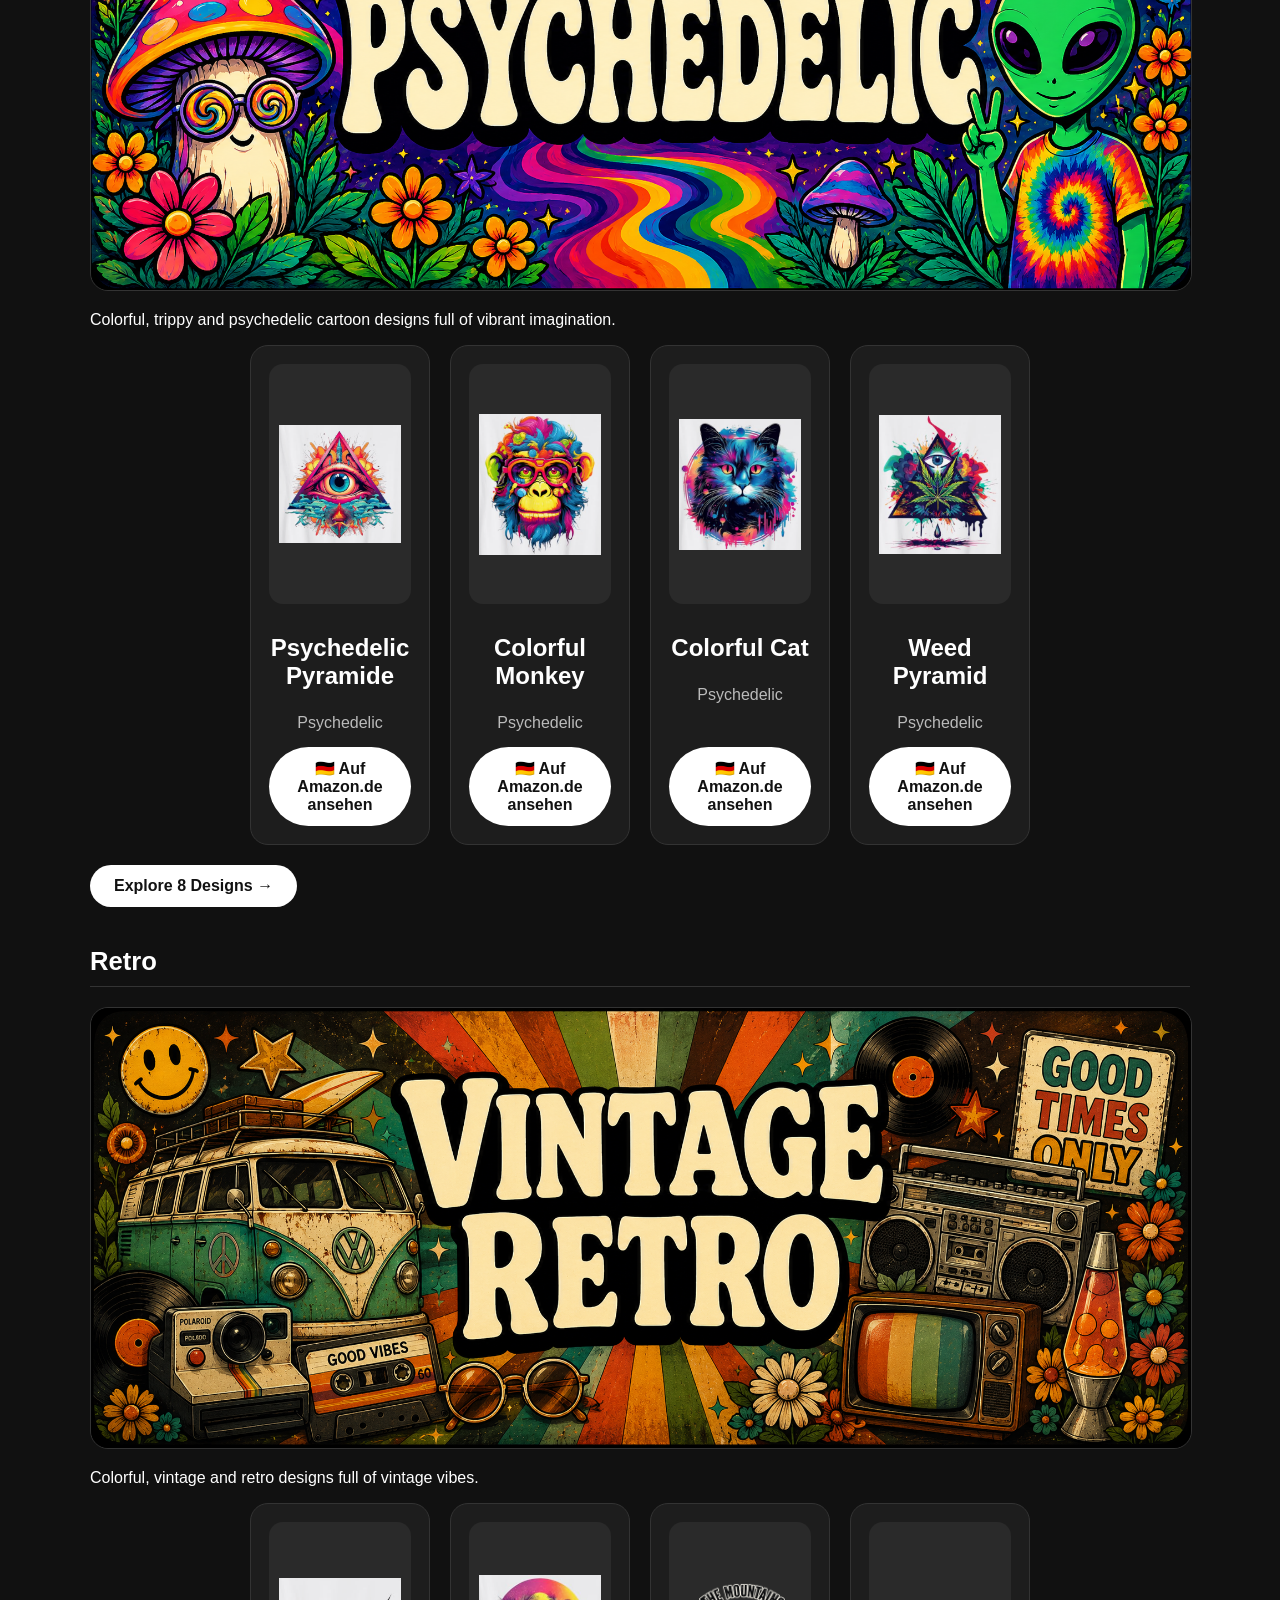
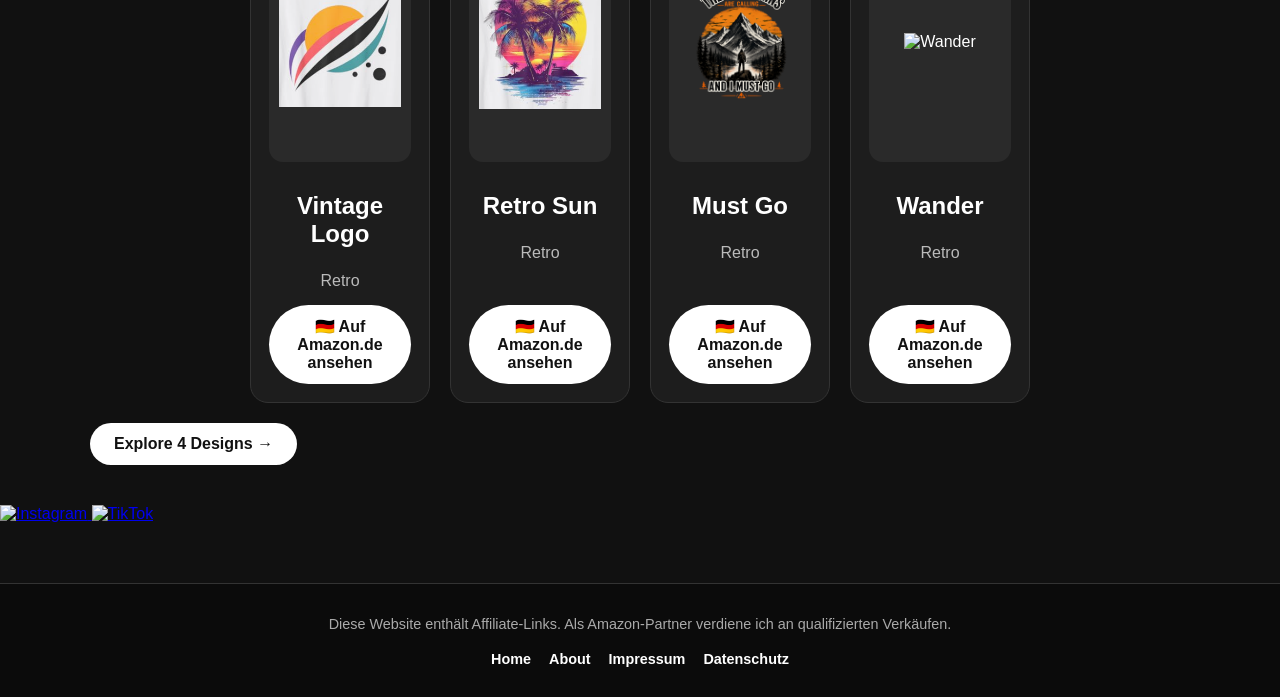
==== commit e70ec7f0: "Update index.html" ====
--- a/index.html
+++ b/index.html
@@ -24,6 +24,21 @@
 </main>
 <script src="scripts.js"></script>
 </body>
+  <div class="social-links">
+
+  <a href="https://www.instagram.com/funshirtsarenicetohave/"
+     target="_blank"
+     aria-label="Instagram">
+    <img src="images/icons/instagram.svg" alt="Instagram">
+  </a>
+
+  <a href="https://www.tiktok.com/@funshirtsarenicet"
+     target="_blank"
+     aria-label="TikTok">
+    <img src="images/icons/tiktok.svg" alt="TikTok">
+  </a>
+
+</div>
     <footer class="site-footer">
   <p>
     Diese Website enthält Affiliate-Links. Als Amazon-Partner verdiene ich an qualifizierten Verkäufen.
--- a/style.css
+++ b/style.css
@@ -35,6 +35,29 @@
   text-align: center;
   border: 1px solid #333;
   transition: transform 0.25s ease, box-shadow 0.25s ease;
+
+  display: flex;
+  flex-direction: column;
+  justify-content: flex-start;
+  min-height: 420px;
+}
+.image-box {
+  display: flex;
+  justify-content: center;
+  align-items: center;
+  height: 220px;
+  background: #2a2a2a;
+  border-radius: 14px;
+  margin-bottom: 15px;
+  padding: 10px;
+}
+
+.image-box img {
+    max-width: 100%;
+    max-height: 100%;
+    width: auto;
+    height: auto;
+    object-fit: contain;
 }
 
 .card:hover {
@@ -42,34 +65,25 @@
   box-shadow: 0 10px 30px rgba(0,0,0,0.35);
 }
 
-.card img {
-  width: 100%;
-  max-height: 280px;
-  object-fit: contain;
-  background: #2a2a2a;
-  border-radius: 14px;
-  padding: 10px;
-}
-
 .card h2 {
   margin: 15px 0 8px;
 }
 
 .card p {
   color: #bbb;
-}
-
+  margin-bottom: 15px;
+}
 .button {
   display: inline-block;
-  margin-top: 10px;
+  margin-top: auto;
   padding: 12px 20px;
   border-radius: 999px;
   background: white;
   color: #111;
   text-decoration: none;
   font-weight: bold;
-}
-
+  align-self: center;
+}
 .collection-section {
   width: 100%;
   max-width: 1100px;
@@ -266,3 +280,5 @@
 .legal-page h1 {
   margin-bottom: 25px;
 }
+
+}
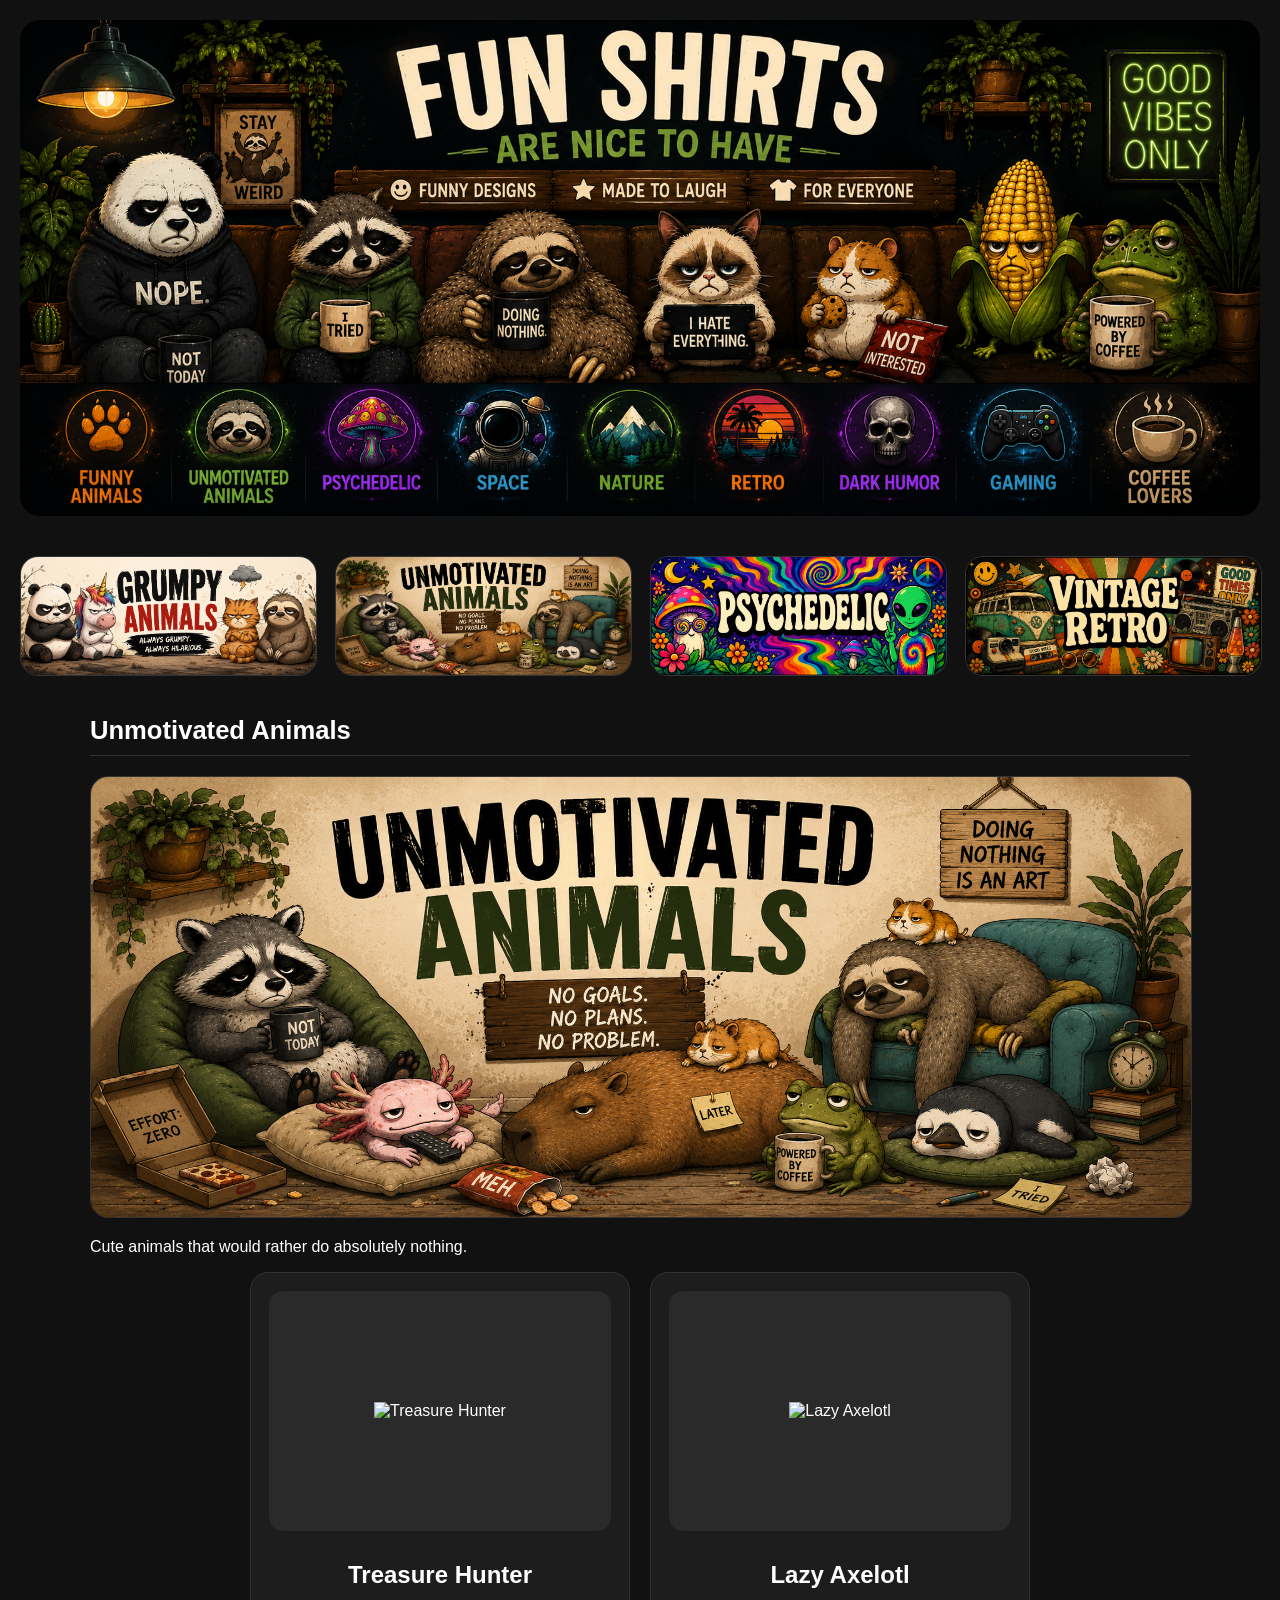
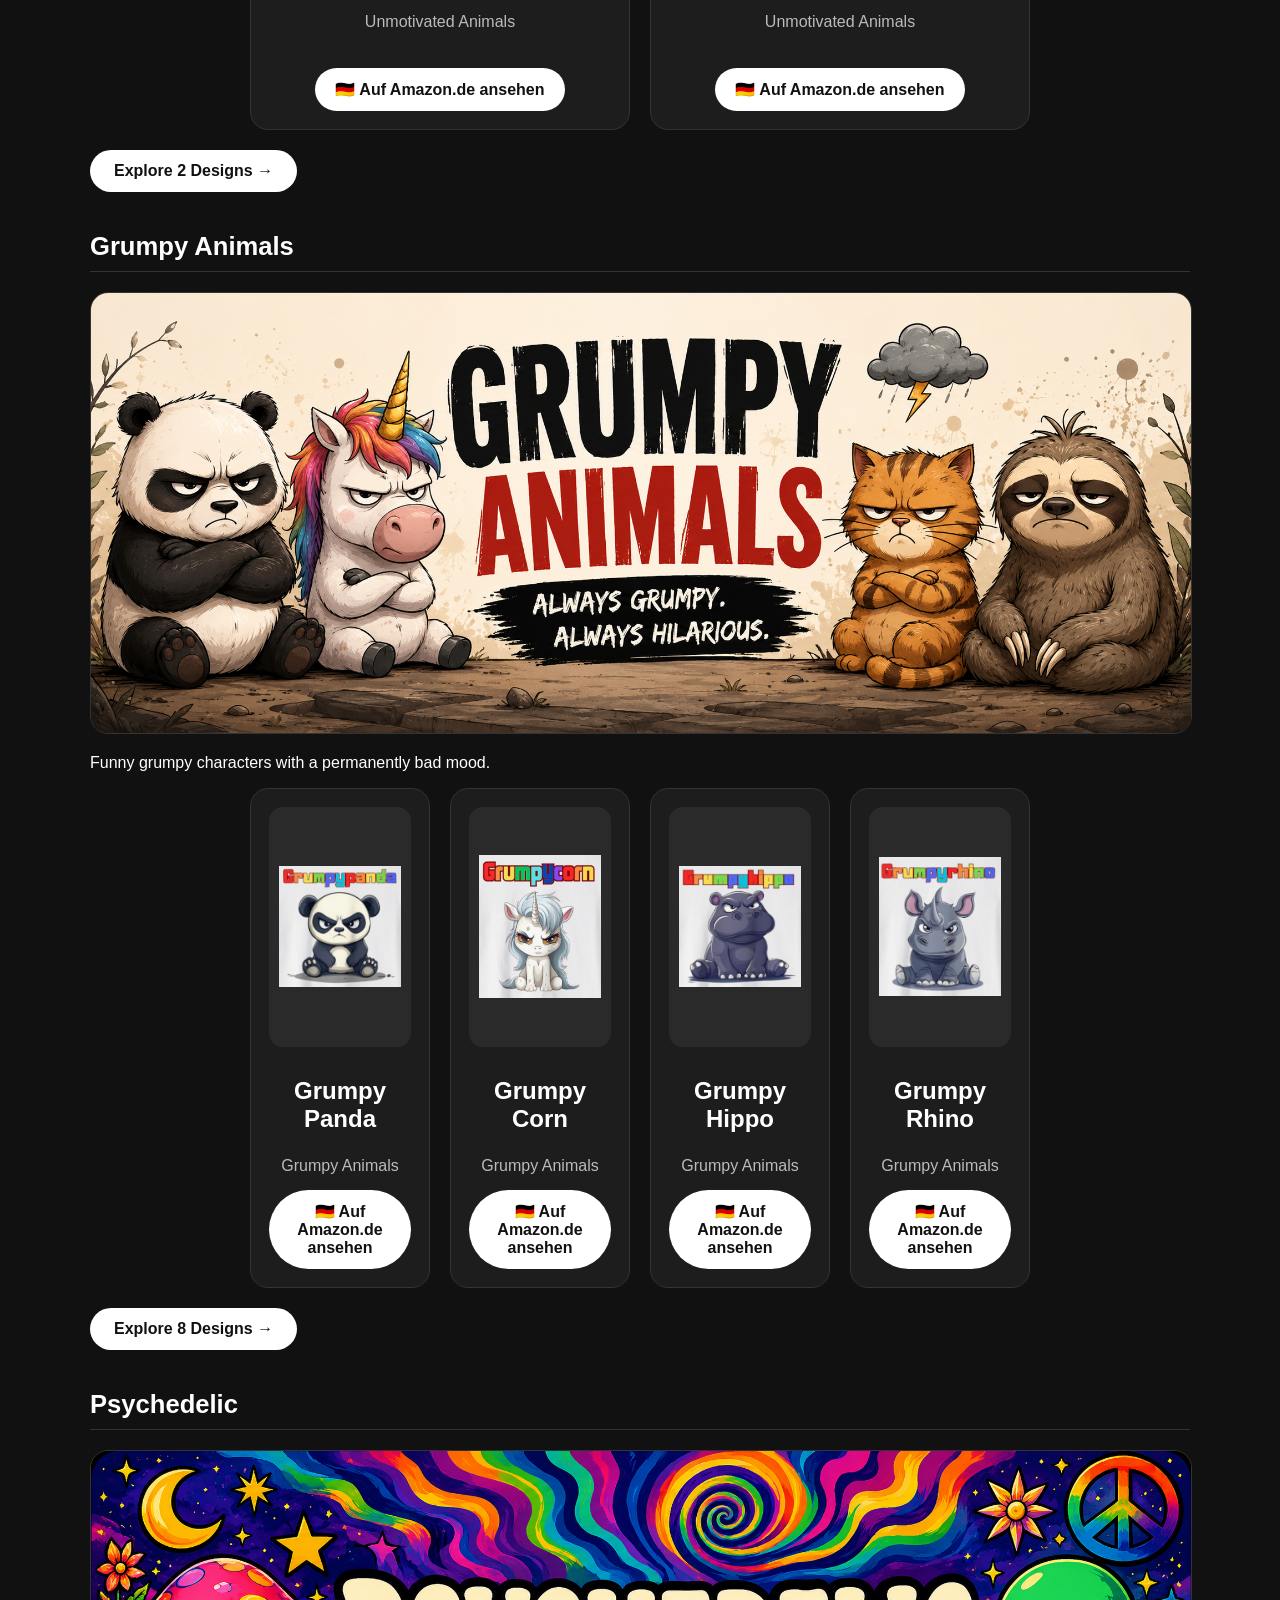
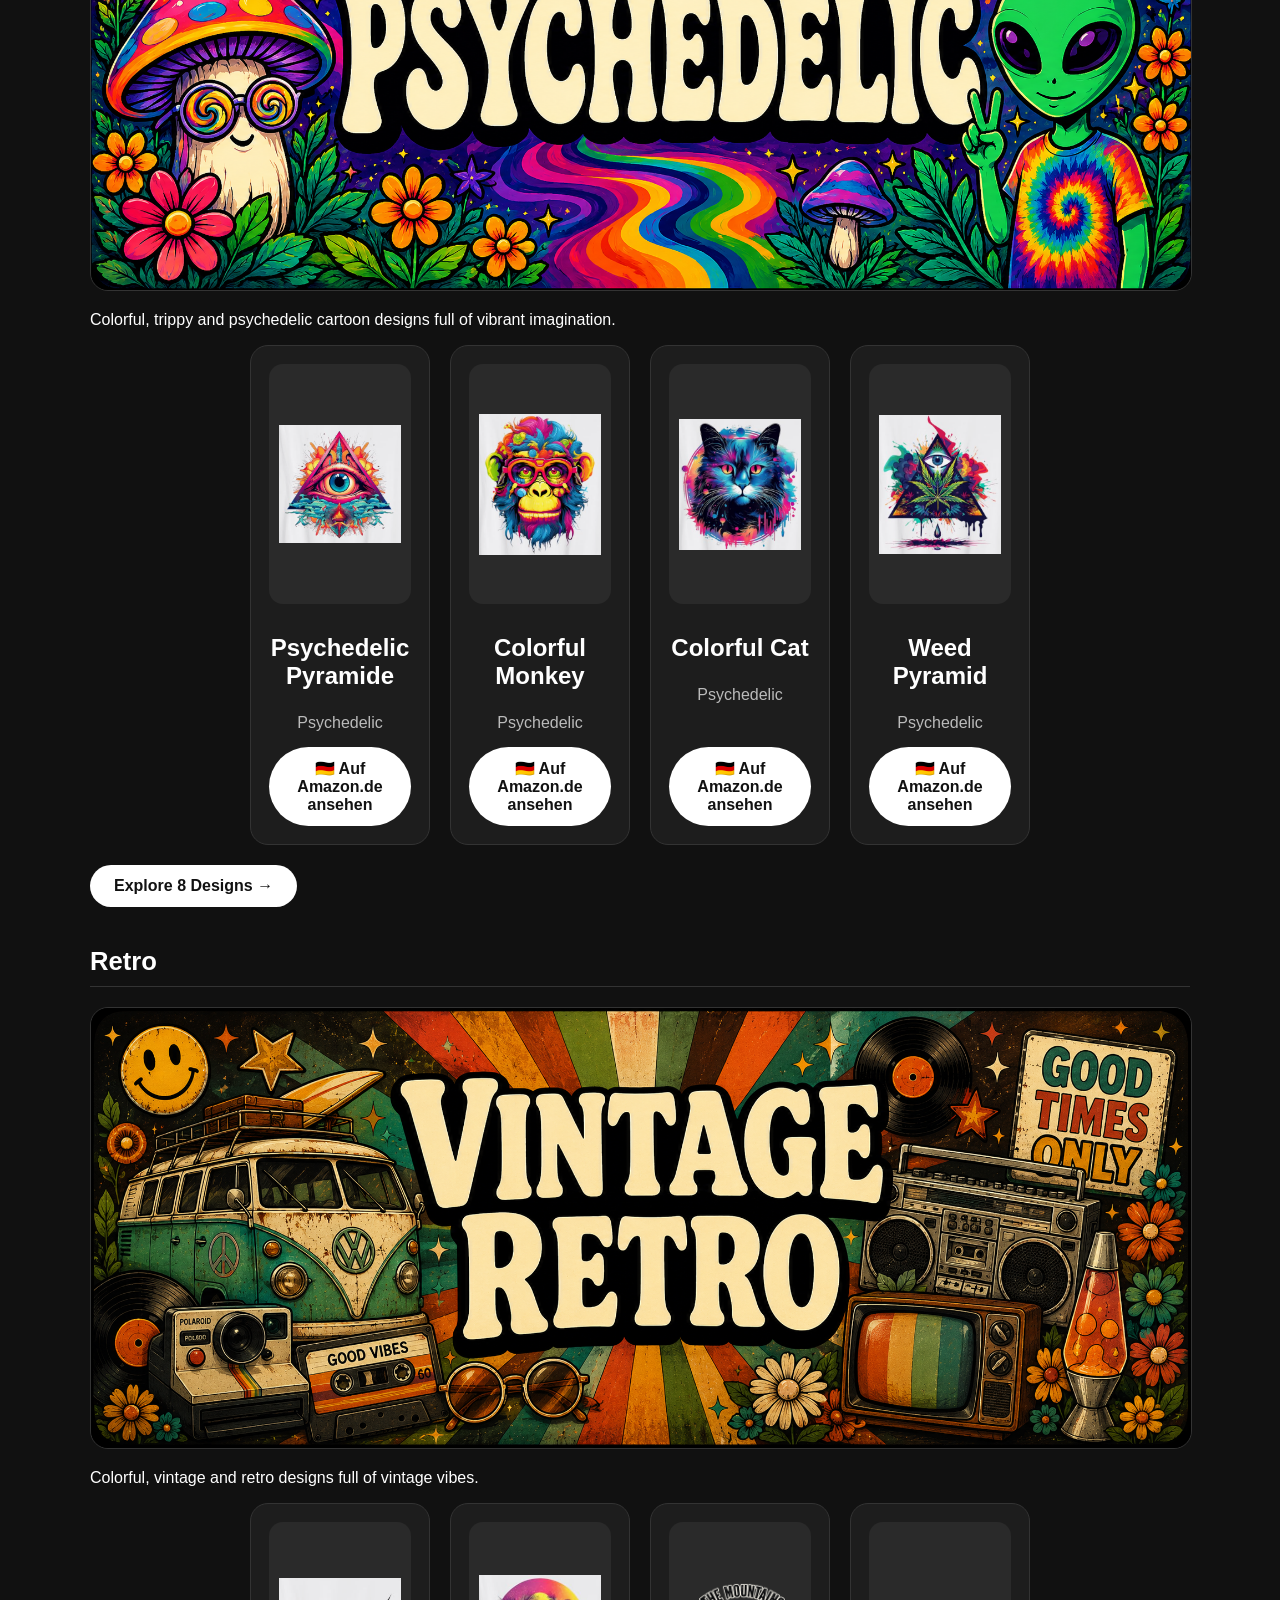
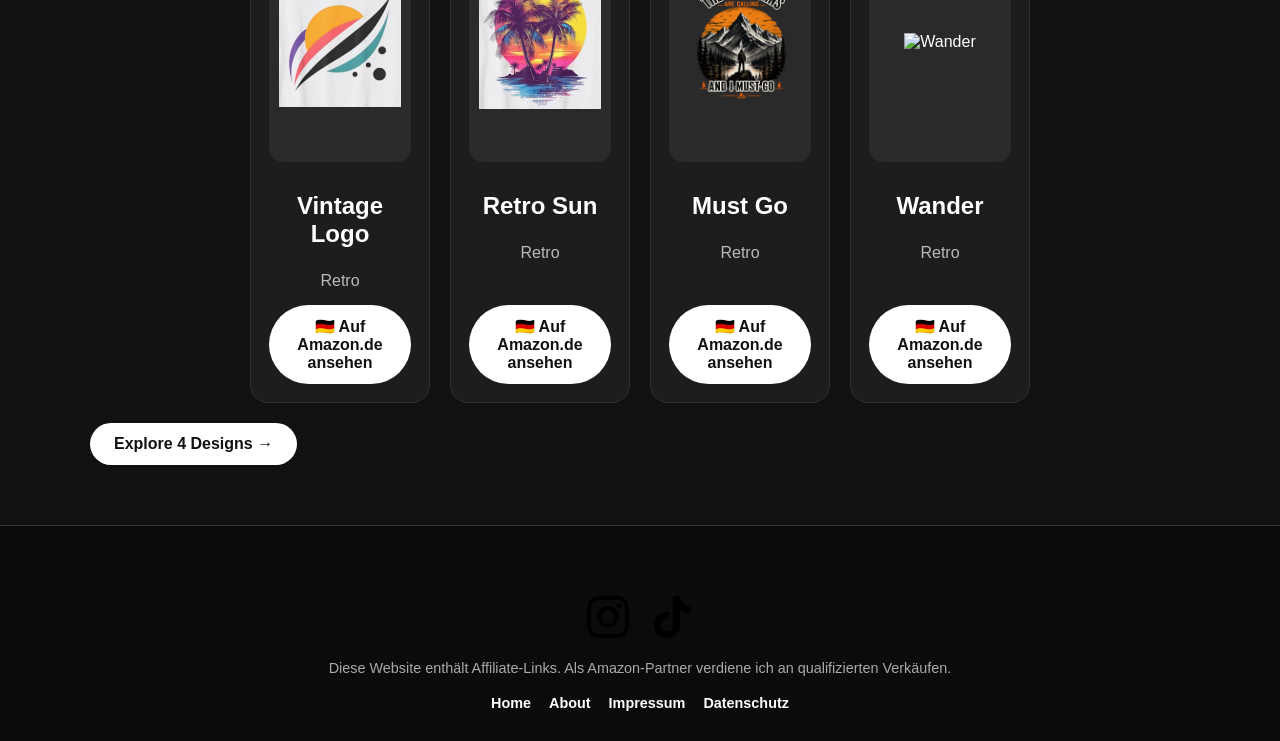
==== commit 9ae43461: "Update index.html" ====
--- a/index.html
+++ b/index.html
@@ -24,22 +24,24 @@
 </main>
 <script src="scripts.js"></script>
 </body>
+  <footer class="site-footer">
+
   <div class="social-links">
 
-  <a href="https://www.instagram.com/funshirtsarenicetohave/"
-     target="_blank"
-     aria-label="Instagram">
-    <img src="images/icons/instagram.svg" alt="Instagram">
-  </a>
+    <a href="https://www.instagram.com/funshirtsarenicetohave/"
+       target="_blank"
+       aria-label="Instagram">
+      <img src="images/icons/instagram.svg" alt="Instagram">
+    </a>
 
-  <a href="https://www.tiktok.com/@funshirtsarenicet"
-     target="_blank"
-     aria-label="TikTok">
-    <img src="images/icons/tiktok.svg" alt="TikTok">
-  </a>
+    <a href="https://www.tiktok.com/@funshirtsarenicet"
+       target="_blank"
+       aria-label="TikTok">
+      <img src="images/icons/tiktok.svg" alt="TikTok">
+    </a>
 
-</div>
-    <footer class="site-footer">
+  </div>
+
   <p>
     Diese Website enthält Affiliate-Links. Als Amazon-Partner verdiene ich an qualifizierten Verkäufen.
   </p>
@@ -50,5 +52,6 @@
     <a href="impressum.html">Impressum</a>
     <a href="datenschutz.html">Datenschutz</a>
   </nav>
+
 </footer>
 </html>
--- a/style.css
+++ b/style.css
@@ -281,4 +281,26 @@
   margin-bottom: 25px;
 }
 
-}
+.social-links {
+  display: flex;
+  justify-content: center;
+  align-items: center;
+  gap: 22px;
+  margin: 40px 0 20px;
+}
+
+.social-links a {
+  transition: transform .25s ease;
+}
+
+.social-links a:hover {
+  transform: translateY(-3px) scale(1.08);
+}
+
+.social-links img {
+  width: 42px;
+  height: 42px;
+  display: block;
+}
+
+}
